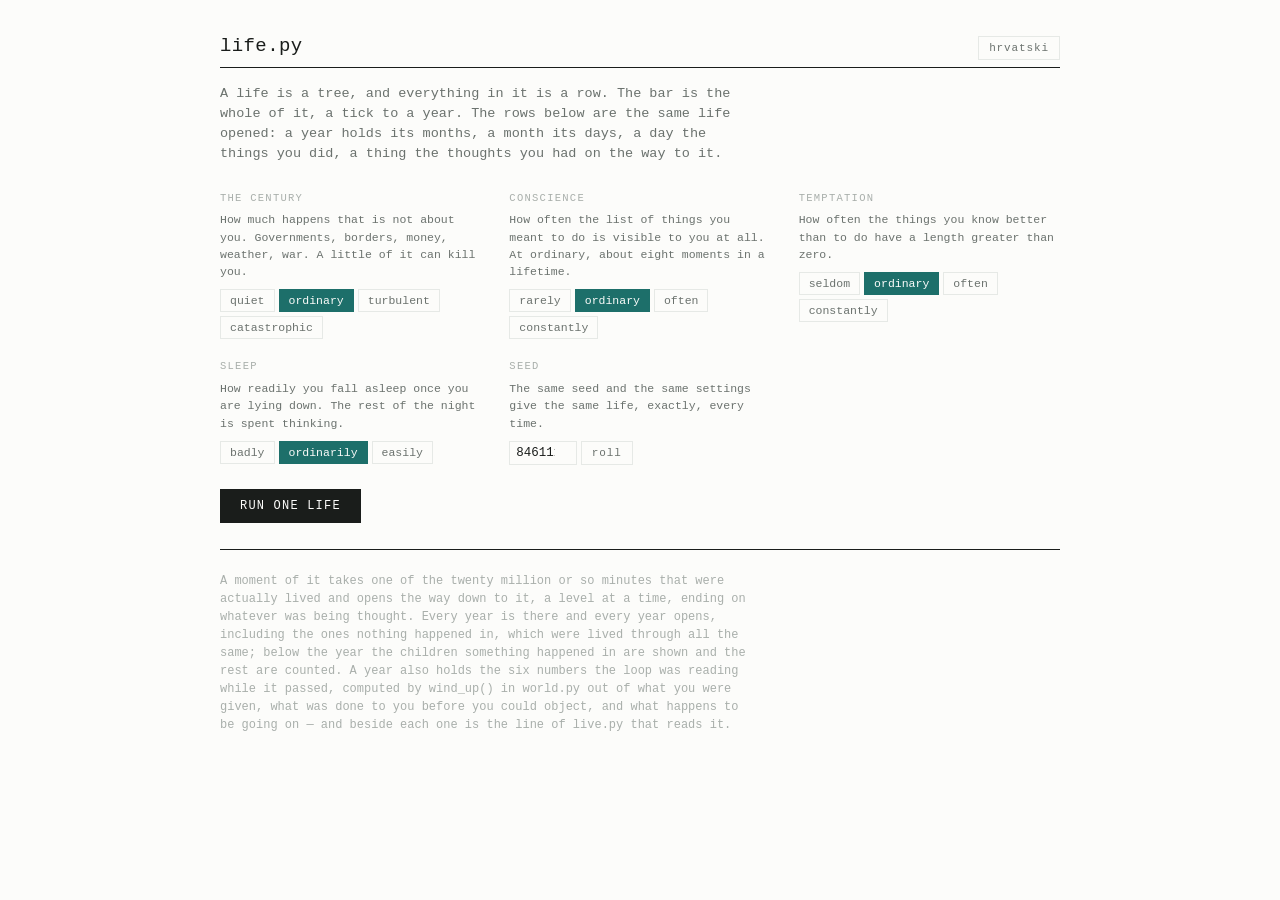
==== docs/index.html @ 0f77fbfa "a moment of it, the life as one bar, and the conditions out of the way The conditions were sitting a" ====
<!doctype html>
<html lang="en">
<head>
<meta charset="utf-8">
<meta name="viewport" content="width=device-width, initial-scale=1">
<title>life.py</title>
<style>:root {
  --paper: #FCFCFA;
  --ink:   #1A1D1B;
  --muted: #6B726E;
  --faint: #A9AFAB;
  --hair:  #E6E9E6;
  --rail:  #E0E5E1;
  --accent:#1D6F6A;
  --warm:  #9A6510;
  --loss:  #96454F;
  --mono: ui-monospace, SFMono-Regular, "SF Mono", Menlo, Consolas,
          "Liberation Mono", monospace;
}
@media (prefers-color-scheme: dark) {
  :root { --paper: #0F1213; --ink: #E4E8E5; --muted: #8E9793; --faint: #59615E;
          --hair: #1F2426; --rail: #272F31; --accent: #56B8AC; --warm: #D3A054;
          --loss: #D2757F; }
}
:root[data-theme="dark"] {
  --paper: #0F1213; --ink: #E4E8E5; --muted: #8E9793; --faint: #59615E;
  --hair: #1F2426; --rail: #272F31; --accent: #56B8AC; --warm: #D3A054;
  --loss: #D2757F;
}
:root[data-theme="light"] {
  --paper: #FCFCFA; --ink: #1A1D1B; --muted: #6B726E; --faint: #A9AFAB;
  --hair: #E6E9E6; --rail: #E0E5E1; --accent: #1D6F6A; --warm: #9A6510;
  --loss: #96454F;
}

* { box-sizing: border-box; }
[hidden] { display: none !important; }
body {
  margin: 0; background: var(--paper); color: var(--ink);
  font-family: var(--mono); font-size: 13.5px; line-height: 1.5;
  -webkit-font-smoothing: antialiased;
}
.wrap { max-width: 880px; margin: 0 auto; padding: 32px 20px 90px; }

header { display: flex; align-items: baseline; gap: 14px; flex-wrap: wrap;
         border-bottom: 1px solid var(--ink); padding-bottom: 6px; }
h1 { font-size: 19px; font-weight: 400; margin: 0; letter-spacing: .02em; }
.seedline { margin-left: auto; }
.lab { color: var(--faint); font-size: 10.5px; letter-spacing: .12em;
       text-transform: uppercase; }
.blurb { color: var(--muted); max-width: 66ch; margin: 16px 0 0; }
.foot { color: var(--faint); font-size: 12px; max-width: 74ch; margin: 22px 0 0; }

.controls { display: flex; align-items: center; gap: 16px; flex-wrap: wrap;
            margin: 0 0 26px; }
input { font-family: var(--mono); font-size: 12.5px; width: 9ch; background: transparent;
        color: var(--ink); border: 1px solid var(--hair); padding: 4px 6px; }
input:focus { border-color: var(--accent); outline: none; }

/* ---- the conditions, set before anything runs ---- */
.knobs { display: grid; grid-template-columns: repeat(auto-fit, minmax(210px, 1fr));
         gap: 20px 28px; margin: 26px 0 24px; align-items: start; }
.knob h3 { font: inherit; font-size: 10.5px; letter-spacing: .12em;
           text-transform: uppercase; color: var(--faint); margin: 0 0 5px; }
.knob .why { color: var(--muted); font-size: 11.5px; line-height: 1.5;
             margin: 0 0 9px; }
.seg { display: flex; flex-wrap: wrap; gap: 4px; align-items: center; }
.seg button { font-family: var(--mono); font-size: 11.5px; background: transparent;
              color: var(--muted); border: 1px solid var(--hair); padding: 4px 9px;
              cursor: pointer; }
.seg button:hover { color: var(--ink); border-color: var(--ink); }
.seg button[aria-pressed="true"] { color: var(--paper); background: var(--accent);
                                   border-color: var(--accent); }
.seg button[aria-pressed="true"]:hover { color: var(--paper); }
button.go { font-family: var(--mono); font-size: 12px; letter-spacing: .1em;
  text-transform: uppercase; background: var(--ink); color: var(--paper);
  border: 0; padding: 10px 20px; cursor: pointer; }
button.go:hover { background: var(--accent); }
button.go[disabled] { background: var(--faint); cursor: wait; }
button.ghost { font-family: var(--mono); font-size: 11px; letter-spacing: .08em;
  background: transparent; color: var(--muted); border: 1px solid var(--hair);
  padding: 5px 10px; cursor: pointer; }
button.ghost:hover { color: var(--ink); border-color: var(--ink); }
:focus-visible { outline: 2px solid var(--accent); outline-offset: 1px; }

/* ---- the whole life, as one row of years ----
   The page's premise is that everything is a row. This row is the life. */
.bar { display: flex; gap: 1px; margin: 0 0 18px; height: 34px; align-items: stretch; }
.bar button {
  flex: 1 1 0; min-width: 0; border: 0; padding: 0; cursor: pointer;
  background: var(--hair); position: relative;
}
.bar button:hover { outline: 1px solid var(--ink); outline-offset: -1px; }
.bar button.ev    { background: color-mix(in srgb, var(--ink) 55%, var(--paper)); }
.bar button.world { background: var(--warm); }
.bar button.loss  { background: var(--loss); }
.bar button.kept  { background: var(--accent); }
.bar button.dead  { background: var(--ink); }
.bar button.open  { outline: 1px solid var(--accent); outline-offset: -1px; }

/* ---- one row, at every scale ----
   Every row is indented by its depth, and behind it runs one hairline rail
   per level above it, so where a thing sits is legible without counting. */
/* a fixed step, so the rails stay aligned when the type steps down */
.tree { --step: 31px; border-top: 1px solid var(--ink); }
.node {
  display: grid;
  grid-template-columns: 1.1em 5.6em 1fr auto;
  gap: 0 10px;
  align-items: baseline;
  width: 100%;
  font: inherit;
  text-align: left;
  border: 0;
  padding: 4px 4px 4px calc(var(--d) * var(--step) + 6px);
  cursor: pointer;
  color: inherit;
  background-color: transparent;
  background-image: repeating-linear-gradient(to right,
      var(--rail) 0 1px, transparent 1px var(--step));
  background-size: calc(var(--d) * var(--step)) 100%;
  background-repeat: no-repeat;
  background-position: 0.5em 0;
}
.node:hover { background-color: color-mix(in srgb, var(--accent) 8%, transparent); }
.node.leaf { cursor: default; }
.node.leaf:hover { background-color: transparent; }
/* an open row is the ground its children stand on, so it is given some */
.node.open { background-color: color-mix(in srgb, var(--accent) 5%, transparent); }
.node.open:hover { background-color: color-mix(in srgb, var(--accent) 11%, transparent); }
.node > .mark { color: var(--faint); }
.node.open > .mark { color: var(--accent); }
.node > .when { color: var(--muted); font-variant-numeric: tabular-nums;
                white-space: nowrap; text-align: right; overflow: hidden; }
.node > .what { overflow: hidden; text-overflow: ellipsis; white-space: nowrap;
                min-width: 0; }
.node > .tail { color: var(--faint); font-size: 11.5px; white-space: nowrap;
                font-variant-numeric: tabular-nums; }

/* the hairline between rows belongs to the top two levels; deeper down the
   rails carry the structure and a rule every row would only be noise */
.node.d0, .node.d1 { border-bottom: 1px solid var(--hair); }
.node.d0 { border-bottom-color: var(--faint); }

/* the way down to one minute of it, while the way is being opened */
.node.here { background-color: color-mix(in srgb, var(--accent) 14%, transparent); }
.node.here > .what { color: var(--ink); }
.node.here.thought > .what { color: var(--accent); font-style: italic; }

/* each level is a little quieter than the one it hangs from */
.node.d2 { font-size: 13px; }
.node.d3 { font-size: 12.6px; }
.node.d4 { font-size: 12.3px; }
.node.d5, .node.d6, .node.d7 { font-size: 12px; }

.node.ev > .what { color: var(--ink); }
.node.ev.world > .what { color: var(--warm); }
.node.ev.loss > .what { color: var(--loss); }
.node.ev.kept > .what { color: var(--accent); }
.node.quiet > .what { color: var(--muted); }
.node.thought > .what { color: var(--muted); font-style: italic; }
.node.more > .what { color: var(--faint); }
.node.dead > .what { color: var(--faint); }
.node.head { border-bottom-color: var(--ink); padding-top: 10px; padding-bottom: 6px; }
.node.head > .what { font-size: 15px; letter-spacing: .02em; }
.node.head > .mark { color: var(--ink); }

@media (prefers-reduced-motion: reduce) { * { transition: none !important; } }
@media (max-width: 620px) {
  body { font-size: 12.5px; }
  .wrap { padding: 20px 12px 60px; }
  .tree { --step: 19px; }
  .node { grid-template-columns: 1em 4.4em 1fr; }
  .node > .tail { grid-column: 2 / -1; font-size: 10.5px;
                  white-space: normal; min-width: 0; }
  .seedline { margin-left: 0; }
}
</style>
</head>
<body>


<div class="wrap">
  <header>
    <h1>life.py</h1>
    <span class="seedline lab" id="seedout"></span>
    <button class="ghost" id="lang" type="button">hrvatski</button>
  </header>

  <p class="blurb" id="blurb"></p>

  <div class="knobs" id="knobs" hidden></div>

  <div class="controls">
    <button class="go" id="run" type="button"></button>
    <button class="ghost" id="moment" type="button" hidden></button>
  </div>

  <div class="bar" id="bar" hidden></div>
  <div class="tree" id="tree"></div>

  <p class="foot" id="hint"></p>
</div>

<script>// Only the commentary is translated. Everything the program says — the names
// in it, and the values it produces — stays in the language it was written
// in, which is Python.

const UI = {
  en: {
    lang: "hrvatski",
    blurb: "A life is a tree, and everything in it is a row. The bar is the whole " +
      "of it, a tick to a year. The rows below are the same life opened: a year " +
      "holds its months, a month its days, a day the things you did, a thing the " +
      "thoughts you had on the way to it.",
    run: "run one life", again: "change the conditions", running: "living it…",
    moment: "a moment of it",
    seed: "seed", roll: "roll",
    hint: "A moment of it takes one of the twenty million or so minutes that were " +
      "actually lived and opens the way down to it, a level at a time, ending on " +
      "whatever was being thought. Every year is there and every year opens, " +
      "including the ones nothing happened in, which were lived through all the " +
      "same; below the year the children something happened in are shown and the " +
      "rest are counted. A year also holds the six numbers the loop was reading " +
      "while it passed, computed by wind_up() in world.py out of what you were " +
      "given, what was done to you before you could object, and what happens to be " +
      "going on — and beside each one is the line of live.py that reads it.",

    century: "the century",
    centuryWhy: "How much happens that is not about you. Governments, borders, money, " +
      "weather, war. A little of it can kill you.",
    centurySet: ["quiet", "ordinary", "turbulent", "catastrophic"],
    conscience: "conscience",
    conscienceWhy: "How often the list of things you meant to do is visible to you at " +
      "all. At ordinary, about eight moments in a lifetime.",
    conscienceSet: ["rarely", "ordinary", "often", "constantly"],
    temptation: "temptation",
    temptationWhy: "How often the things you know better than to do have a length " +
      "greater than zero.",
    temptationSet: ["seldom", "ordinary", "often", "constantly"],
    sleep: "sleep",
    sleepWhy: "How readily you fall asleep once you are lying down. The rest of the " +
      "night is spent thinking.",
    sleepSet: ["badly", "ordinarily", "easily"],
    seedWhy: "The same seed and the same settings give the same life, exactly, every time.",

    aLife: "a life", years: "years", account: "what it came to",
    more: "… % more", mostly: "mostly",
    theDials: "what the loop was reading", base: "base", readBy: "read at",
    asFar: "as far as it is allowed to go",
    stillAwake: "still awake", asleep: "asleep", attempts: "% attempts",

    less: "less", moreOf: "more", tookUp: "took up", noMore: "no more",
    thinkingOf: "mostly about",
    carried: "what it was living on, at the end",
    healthLeft: "of the health it started with", moneyLeft: "of what there is to have",
    yearsInJob: "years in the same job", worked: "worked", noJob: "not working",
    elsewhere: "of waking minutes with the mind somewhere else",
    measuredAt: "measured at 46.9% — Killingsworth & Gilbert, Science 2010",
    ptAhead: "pointing ahead", ptBehind: "pointing behind",
    ptNow: "on the moment", ptAlways: "on nothing in particular",
    tonePlus: "pleasant", toneZero: "neutral", toneMinus: "unpleasant",
    whoAbout: "who and what it was all about",
    goneAt: "gone at", notSpeaking: "not speaking", achesFrom: "from then on",

    inOrder: "the bases, in that order",
    died: "died at", inTheYearOf: "in the year of",
    mornings: "mornings", thingsDone: "things done", thoughts: "thoughts",
    different: "different things to think", mostlyThat: "mostly",
    knewBetter: "things it knew better than to do",
    gotRoundTo: "things it got round to", nightsAwake: "nights still awake at three",
    questions: "questions left open at school",
    meaningTo: "still meaning to", nothingLeft: "nothing left on the list",
    leftTheList: "\"call your mother\" left the list, and could not be added again",
    outside: "meanwhile, outside",
  },
  hr: {
    lang: "english",
    blurb: "Život je stablo, a sve je u njemu redak. Traka je cijeli život, crtica " +
      "po godini. Redci ispod isti su taj život, otvoren: godina drži svoje mjesece, " +
      "mjesec dane, dan ono što si radio, radnja misli koje su joj prethodile.",
    run: "pokreni jedan život", again: "promijeni uvjete", running: "živi se…",
    moment: "jedan njegov trenutak",
    seed: "sjeme", roll: "baci",
    hint: "Jedan njegov trenutak uzima jednu od dvadesetak milijuna stvarno " +
      "proživljenih minuta i otvara put do nje, razinu po razinu, sve do onoga što " +
      "se u njoj mislilo. Svaka je godina tu i svaka se otvara, i one u kojima se " +
      "ništa nije dogodilo; ispod godine prikazuje se ono u čemu se nešto dogodilo, " +
      "ostalo se prebroji. Godina drži i šest brojeva koje je petlja čitala, a " +
      "računa ih wind_up() u world.py iz onoga što si dobio, onoga što ti je " +
      "učinjeno prije nego si mogao prigovoriti, i onoga što se u tom trenutku " +
      "događa — uz svaki piše redak iz live.py koji ga čita.",

    century: "stoljeće",
    centuryWhy: "Koliko se toga događa što nije o tebi. Vlade, granice, novac, vrijeme, " +
      "rat. Ponešto od toga te može ubiti.",
    centurySet: ["tiho", "obično", "burno", "katastrofalno"],
    conscience: "savjest",
    conscienceWhy: "Koliko ti je često popis onoga što si namjeravao uopće vidljiv. Na " +
      "obično, otprilike osam trenutaka u životu.",
    conscienceSet: ["rijetko", "obično", "često", "stalno"],
    temptation: "napast",
    temptationWhy: "Koliko često stvari za koje znaš da ih ne bi trebao imaju duljinu " +
      "veću od nule.",
    temptationSet: ["rijetko", "obično", "često", "stalno"],
    sleep: "san",
    sleepWhy: "Koliko lako zaspiš kad već ležiš. Ostatak noći potrošen je na misli.",
    sleepSet: ["loše", "obično", "lako"],
    seedWhy: "Isto sjeme i iste postavke daju točno isti život, svaki put.",

    aLife: "jedan život", years: "godina", account: "što je od toga ostalo",
    more: "… još %", mostly: "uglavnom",
    theDials: "što je petlja čitala", base: "temelj", readBy: "čita se u",
    asFar: "dalje ne smije",
    stillAwake: "još budan", asleep: "usnuo", attempts: "% pokušaja",

    less: "manje", moreOf: "više", tookUp: "prihvatio se —", noMore: "više ne —",
    thinkingOf: "uglavnom o —",
    carried: "od čega je živio, na kraju",
    healthLeft: "zdravlja s kojim je počeo", moneyLeft: "od onoga što se može imati",
    yearsInJob: "godina na istom poslu", worked: "radio", noJob: "ne radi",
    elsewhere: "budnih minuta s mislima negdje drugdje",
    measuredAt: "izmjereno 46,9% — Killingsworth i Gilbert, Science 2010.",
    ptAhead: "usmjereno naprijed", ptBehind: "usmjereno unatrag",
    ptNow: "na ovaj trenutak", ptAlways: "ni na što određeno",
    tonePlus: "ugodno", toneZero: "neutralno", toneMinus: "neugodno",
    whoAbout: "o kome se i o čemu radilo",
    goneAt: "otišao u", notSpeaking: "ne razgovarate", achesFrom: "otad nadalje",

    inOrder: "baze, tim redom",
    died: "umro u", inTheYearOf: "u godini u kojoj je bilo:",
    mornings: "jutara", thingsDone: "obavljenih stvari", thoughts: "misli",
    different: "različitih stvari za misliti", mostlyThat: "uglavnom",
    knewBetter: "stvari za koje je znao da ih ne treba raditi",
    gotRoundTo: "stvari kojih se dohvatio", nightsAwake: "noći budan u tri",
    questions: "pitanja ostalih bez odgovora",
    meaningTo: "još uvijek namjerava", nothingLeft: "na popisu nije ostalo ništa",
    leftTheList: "\"call your mother\" otišlo je s popisa i više se nije moglo vratiti",
    outside: "u međuvremenu, vani",
  },
};
</script>
<script>// A life, ported from the Python in this repository.
// live.py's loops are reproduced faithfully: checking a condition costs a
// minute, which is what makes them terminate.

const MIN_DAY = 1440, DAYS_YEAR = 365;

// the lines of live.py that are instrumented; one of these with no count
// never ran, which is worth seeing
const TRACED = [5, 6, 7, 8, 10, 11, 14, 15, 16, 17, 18, 20, 21, 22, 23, 24, 25, 26,
                29, 30, 31, 32, 33, 35, 38, 39, 41, 42, 43, 44, 46, 47, 48, 49,
                51, 52, 53, 54, 56, 57, 59];

function mulberry32(a) {
  return function () {
    a |= 0; a = a + 0x6D2B79F5 | 0;
    let t = Math.imul(a ^ a >>> 15, 1 | a);
    t = t + Math.imul(t ^ t >>> 7, 61 | t) ^ t;
    return ((t ^ t >>> 14) >>> 0) / 4294967296;
  };
}

// A day is not a bag you empty; it is a length of time, and things belong to
// parts of it. Anything not named here can happen whenever.
const BANDS = {
  dawn:      (t) => t >= 300 && t < 540,
  morning:   (t) => t >= 360 && t < 720,
  workday:   (t) => t >= 480 && t < 1080,
  day:       (t) => t >= 540 && t < 1140,
  afternoon: (t) => t >= 720 && t < 1140,
  evening:   (t) => t >= 1020 || t < 120,
  any:       () => true,
};

const WHEN = {
  "working": "workday", "working, still": "workday", "going to work": "workday",
  "going back to it": "workday", "answering messages": "workday",
  "answering the message": "workday", "paying the bill": "workday",
  "looking for work": "workday", "how to look busy": "workday",
  "applying": "workday", "waiting for an answer": "workday",
  "going to school": "morning", "handing it in": "morning",
  "explaining yourself": "morning", "doing the homework": "afternoon",
  "studying the night before": "evening", "lying about homework": "morning",
  "watching cartoons": "morning", "playing until it is dark": "afternoon",
  "riding a bike": "afternoon", "collecting stones": "afternoon",
  "running": "afternoon", "being outside again": "afternoon",
  "opening the windows": "morning", "waiting for it to get light": "dawn",
  "keeping warm": "evening", "staying in": "day",
  "watching it get dark early": "evening", "sitting in the shade": "afternoon",
  "going to the water": "day", "lying awake in the heat": "evening",
  "being at the sea": "day", "doing nothing, on purpose": "day",
  "reading half a book": "afternoon", "eating outside": "evening",
  "staying up too late": "evening", "slamming a door": "evening",
  "looking in the mirror": "morning", "saying nothing at dinner": "evening",
  "arguing": "evening", "listening to the same song": "evening",
  "drinking too much": "evening", "going somewhere cheap": "day",
  "moving out": "day", "calling home, briefly": "evening",
  "driving somewhere": "day", "carrying something heavy": "day",
  "being needed": "evening", "seeing fewer friends": "evening",
  "sleeping badly": "evening", "cancelling": "workday",
  "worrying about money": "evening", "fixing the same thing again": "afternoon",
  "getting it repaired": "workday", "taking the bins out": "evening",
  "looking after someone": "day", "going to funerals": "morning",
  "walking for the sake of it": "afternoon",
  "reading the news too closely": "morning",
  "having the same argument": "evening", "putting something aside": "afternoon",
  "standing in the doorway of a room": "evening",
  "walking slowly": "afternoon", "reading the same page twice": "afternoon",
  "watering the plants": "morning", "watching the news": "evening",
  "waiting for the phone": "day", "telling the story again": "evening",
  "sitting in the sun": "afternoon", "going to the doctor": "morning",
  "going to the check-up": "morning", "taking the pills": "morning",
  "being visited": "afternoon", "sleeping in the afternoon": "afternoon",
  "not recognising the street": "day", "looking at photographs": "evening",
  "waiting": "day", "sitting": "afternoon",
  "carrying someone who is asleep": "evening",
  "reading the same book aloud": "evening",
  "worrying about someone else": "evening",
  "renewing the documents": "workday", "getting it looked at": "morning",
  "carrying things upstairs": "day", "queueing": "morning",
};

// what a Saturday is for, which is not what a Tuesday is for
const WEEKEND = [["having a lie-in", 55, "morning"], ["the long walk", 120, "day"],
  ["seeing people", 150, "afternoon"], ["the shopping", 90, "morning"],
  ["mending something", 70, "afternoon"], ["cooking properly", 110, "evening"]];

// two numbers a life carries rather than has
const AILMENTS = [
  ["something is found", 3, 0.055,
   [["going to the hospital", 180, "morning"], ["waiting for the result", 60, "day"],
    ["taking the pills", 45, "morning"]],
   "the result comes back, and it is nothing"],
  ["the operation", 1, 0.050,
   [["lying still", 240, "any"], ["being visited", 90, "afternoon"],
    ["learning to walk about again", 60, "day"]],
   "back on your feet, more or less"],
  ["the bad winter", 2, 0.018,
   [["staying in", 200, "day"], ["coughing", 30, "any"]],
   "the cough finally goes"],
  ["the back goes", 4, 0.0,
   [["lying on the floor", 90, "any"], ["not lifting anything", 40, "day"]],
   "the back is no worse, which is what there is"],
  ["the nerves", 5, 0.0,
   [["not answering the phone", 40, "day"], ["sitting very still", 120, "evening"]],
   "it lifts, without anybody saying why"],
];
const COSTS = { money: -0.22, war: -0.16, plague: -0.06, nature: -0.12,
                politics: -0.04, progress: 0.06 };
const POOR = [["counting it again", 30, "evening"], ["going without", 40, "any"],
  ["the cheaper shop", 45, "morning"], ["asking for more hours", 25, "workday"]];
const COMFORTABLE = [["having it done properly", 90, "workday"],
  ["going away for a few days", 300, "day"], ["giving some of it away", 30, "any"]];
const POORLY = [["resting", 120, "afternoon"], ["taking it slowly", 60, "any"],
  ["going to the doctor", 110, "morning"]];
const HARD_WORK = new Set(["carrying something heavy", "carrying things upstairs",
  "the long walk", "riding a bike", "running", "going to the water"]);
const TRADES = ["at the works", "in the office", "on the buses", "in the shop",
  "at the school", "on the site", "in the kitchens", "on the road"];
// two of them want the certificate to have meant something. Twelve years of
// study and it had no consequence at all, which was the joke going too far.
const SCHOOLED = new Set(["in the office", "at the school"]);

// a life with somebody in it is not one event and then silence
const SPELLS = [
  ["a bad year, with %s", 2,
   [["sleeping in the other room", 400, "evening"], ["not saying it", 40, "evening"],
    ["having the same argument", 45, "evening"]],
   "it comes right, or stops being said"],
  ["%s is ill", 2,
   [["the hospital run", 90, "morning"], ["looking after someone", 130, "day"],
    ["waiting for the result", 60, "day"]],
   "the worst of it is over"],
  ["a week away, with %s", 1,
   [["being at the sea", 320, "day"], ["eating outside", 95, "evening"],
    ["doing nothing, on purpose", 190, "day"]],
   "back, and the post on the mat"],
  ["a long time, with %s", 1,
   [["looking at photographs", 45, "evening"],
    ["telling the story again", 35, "evening"]], null],
];

// when a life of this age goes to bed, and when it gets up
const BEDTIME = { infant: 1140, child: 1230, teenager: 1410, young: 1380,
                  middle: 1350, later: 1350, old: 1320, late: 1260 };
const WAKING = { infant: 390, child: 420, teenager: 420, young: 420,
                 middle: 405, later: 405, old: 390, late: 420 };
const aWeekend = (day) => day % 7 === 5 || day % 7 === 6;

const CAN_DO = {
  infant: [["sleeping",120],["being carried",40],["crying",20],["staring at the lamp",30],
           ["eating",35],["putting it in your mouth",25],["laughing at nothing",20],
           ["being put down again",30]],
  child: [["running",60],["asking why",30],["drawing a house",45],["breaking something",20],
          ["watching cartoons",90],["riding a bike",75],["collecting stones",50],
          ["lying about homework",15],["playing until it is dark",150],["being bored",80]],
  teenager: [["staying up too late",180],["arguing",40],["listening to the same song",60],
             ["being embarrassed",30],["studying the night before",200],["slamming a door",5],
             ["looking in the mirror",25],["loving someone who does not know",90],
             ["saying nothing at dinner",45]],
  young: [["working",430],["moving out",120],["falling in love",90],["going somewhere cheap",240],
          ["drinking too much",200],["starting something",120],["quitting something",30],
          ["applying",60],["waiting for an answer",45],["calling home, briefly",12]],
  middle: [["working",450],["fixing the same thing again",70],["worrying about money",40],
           ["driving somewhere",65],["answering messages",55],["carrying something heavy",30],
           ["cancelling",10],["being needed",120],["seeing fewer friends",90],["sleeping badly",60]],
  later: [["working, still",430],["looking after someone",130],["going to funerals",180],
          ["fixing the same thing again",70],["walking for the sake of it",55],
          ["reading the news too closely",60],["having the same argument",35],
          ["sleeping badly",60],["putting something aside",20],
          ["standing in the doorway of a room",15]],
  old: [["walking slowly",60],["reading the same page twice",50],["watering the plants",25],
        ["watching the news",90],["waiting for the phone",120],["telling the story again",35],
        ["sitting in the sun",80],["going to the doctor",110]],
  late: [["sitting",130],["being visited",90],["waiting",150],["sleeping in the afternoon",95],
         ["telling the story again",35],["not recognising the street",40],
         ["looking at photographs",45],["going to the doctor",110]],
};

const MUST_DO = {
  infant: ["being fed"],
  child: ["going to school","doing the homework"],
  teenager: ["going to school","handing it in","explaining yourself"],
  young: ["going to work","paying the bill","answering the message","renewing the documents"],
  middle: ["going to work","paying the bill","taking the bins out","answering the message",
           "getting it repaired"],
  later: ["going to work","paying the bill","taking the pills","answering the message",
          "getting it repaired"],
  old: ["taking the pills","going to the check-up","paying the bill"],
  late: ["taking the pills","going to the check-up"],
};

const NEVER_DO = ["checking the phone at three in the morning","saying it out loud","comparing",
  "keeping score","reading the comments","replying immediately","looking back too long",
  "having one more","bringing it up again"];

const SHOULD_DO = ["call your mother","sleep more","get it looked at",
  "learn the other language properly","write it down","forgive him","throw out the boxes",
  "say it while there is time","go outside","read the book you bought","fix the tap",
  "apologise properly","find out what happened to Marko","stand up straight"];

const THOUGHTS = {
  infant: [["the ceiling","home"],["that face again","love"],["hunger","body"],["warm","body"],
           ["the sound of the door","home"],["being put down","home"]],
  child: [["what is under the bed","fear"],["why the sky","time"],["Saturday","time"],
          ["the smell of the hallway","home"],["whether they saw","shame"],
          ["what they said about you","shame"],["being allowed to stay out","time"]],
  teenager: [["what you said in the corridor","shame"],["whether they meant it","love"],
             ["the same song","love"],["getting out of here","time"],["your own face","body"],
             ["nothing, loudly","time"]],
  young: [["the rent","money"],["they said 'sure', not 'yes'","love"],
          ["whether this is the job","work"],["it is August already","time"],
          ["what you said in 2009","shame"],["calling home","home"],
          ["the noise the knee makes","body"]],
  middle: [["the bill due on the eleventh","money"],["that meeting could have been an email","work"],
           ["the noise the knee makes","body"],["everyone in this photograph is older now","death"],
           ["it is August already","time"],["what you said in 2009","shame"],
           ["whether they are all right","love"],["the smell of the hallway","home"]],
  later: [["who is left","death"],["the noise the knee makes","body"],
          ["the bill due on the eleventh","money"],["whether they are all right","love"],
          ["what it used to cost","money"],["it is August already","time"],
          ["what you said in 2009","shame"]],
  old: [["everyone in this photograph is older now","death"],["the smell of the hallway","home"],
        ["whether they will call","love"],["the stairs","body"],["Saturday","time"],
        ["what you said in 2009","shame"]],
  late: [["who is left","death"],["the smell of the hallway","home"],
         ["whether they will call","love"],["the stairs","body"],
         ["being the last one collected","shame"]],
};

const DEEP = [["the stairs in the dark","fear",0],["being the last one collected","shame",0],
  ["water, further out than you thought","fear",0],
  ["a door you cannot find in a house you know","home",16],
  ["your own name, said wrong","shame",16],["the light in a hospital corridor","death",27]];

const SEASON = {
  winter: [["keeping warm",90],["waiting for it to get light",40],["staying in",120]],
  spring: [["opening the windows",25],["being outside again",80]],
  summer: [["sitting in the shade",90],["going to the water",240],["lying awake in the heat",60]],
  autumn: [["going back to it",60],["watching it get dark early",40]],
};
const HOLIDAY = [["being at the sea",320],["doing nothing, on purpose",190],
                 ["reading half a book",110],["eating outside",95]];
const WORK = new Set(["working","working, still","answering messages","how to look busy",
  "looking for work","driving somewhere","going back to it"]);
const SCHOOL = new Set(["going to school","doing the homework","handing it in"]);
const TERM_ONLY = new Set(["lying about homework","studying the night before"]);
// what a regret is actually about, so that the subconscious is not all shame
const REGRET = {"checking the phone at three in the morning":"time","saying it out loud":"shame",
  "comparing":"shame","keeping score":"love","reading the comments":"shame",
  "replying immediately":"work","looking back too long":"time","having one more":"body",
  "bringing it up again":"love"};

// Every dial the machinery turns on, and what leans on it. Mirrors the
// tables in world.py: a trait is an entry here, and the entry is read by
// the loop.
const DIALS = { sleep: 0.05, restless: 1.0, conscience: 1 / 26000,
                temptation: 1 / 12, persistence: 0.96, frailty: 1.0 };

const FROM_GENES = {
  "worry":            { sleep: ["+", -0.018], restless: ["x", 1.35], temptation: ["x", 1.20] },
  "fear_of_the_dark": { sleep: ["+", -0.010], restless: ["x", 1.15] },
  "patience":         { sleep: ["+", 0.012], restless: ["x", 0.80], temptation: ["x", 0.75] },
  "stubbornness":     { persistence: ["+", 0.02], frailty: ["x", 0.90], conscience: ["x", 0.80] },
  "hope":             { conscience: ["x", 1.60], frailty: ["x", 0.85] },
  "silence":          { temptation: ["x", 0.80], restless: ["x", 1.10] },
  "posture":          { frailty: ["x", 1.15] },
  "a way with people": { conscience: ["x", 1.25] },
};
const FROM_UPBRINGING = { temptation: ["x", 1.15], restless: ["x", 1.10] };
const FROM_HISTORY = {
  war:      { sleep: ["+", -0.015], restless: ["x", 1.30], temptation: ["x", 1.20] },
  plague:   { restless: ["x", 1.20], conscience: ["x", 1.40] },
  money:    { restless: ["x", 1.20], temptation: ["x", 1.15] },
  nature:   { sleep: ["+", -0.010], restless: ["x", 1.15] },
  politics: { restless: ["x", 1.10] },
  progress: { conscience: ["x", 1.10] },
};

const SEASONS = ["winter","winter","spring","spring","spring","summer",
                 "summer","summer","autumn","autumn","autumn","winter"];
const MONTHS = ["jan","feb","mar","apr","may","jun","jul","aug","sep","oct","nov","dec"];

const BASE = {"moving out":0.18,"falling in love":0.25,"quitting something":0.3,
  "starting something":0.45,"going somewhere cheap":0.4,"going to funerals":0.35,
  "breaking something":0.6,"slamming a door":0.7,"not recognising the street":0.4,
  "looking for work":0.6,"going to look at it":0.25,"boarding up the windows":0.5,
  "sleeping in the car":0.5,"carrying things upstairs":0.5,"drying it out":0.4,
  "leaving for a while":0.25,"going to the doctor":0.7,"working":2.0,"working, still":2.0,
  "sleeping":1.6,"eating":1.6,"watching the news":1.3,"sitting":1.5,"waiting":1.3,
  "queueing":1.2,"staying indoors":1.4};

const WORLD = [
  {t:"the government falls",kind:"politics",years:1,w:10,rep:1,
   does:[["listening for news",40],["queueing",60]],
   thinks:[["whether it makes any difference","politics"]]},
  {t:"a new government, much like the last",kind:"politics",years:2,w:9,rep:1,
   does:[["listening for news",30]],thinks:[["whether it makes any difference","politics"]]},
  {t:"the currency is reformed",kind:"money",years:2,w:6,
   does:[["counting it again",30],["queueing",90]],thinks:[["what it used to cost","money"]]},
  {t:"prices double, and then double",kind:"money",years:3,w:7,rep:1,
   does:[["going without",45],["counting it again",25]],thinks:[["what it used to cost","money"]]},
  {t:"the factory closes",kind:"money",years:4,w:6,
   does:[["looking for work",180],["waiting for an answer",60]],
   thinks:[["whether this is the job","work"]],costs:"find out what happened to Marko"},
  {t:"the border closes",kind:"politics",years:6,w:4,does:[["staying put",30]],
   thinks:[["getting out of here","time"]]},
  {t:"the border opens",kind:"politics",years:1,w:4,does:[["going to look at it",240]],
   thinks:[["getting out of here","time"]]},
  {t:"war, somewhere else",kind:"war",years:3,w:7,rep:1,
   does:[["watching the news",90],["sending what you can",20]],
   thinks:[["everyone in this photograph is older now","death"]]},
  {t:"war, here",kind:"war",years:4,w:4,risk:0.07,
   does:[["queueing",120],["listening for the all-clear",60],["boarding up the windows",45]],
   thinks:[["the light in a hospital corridor","death"],["whether they are all right","love"]],
   costs:"find out what happened to Marko"},
  {t:"the river takes the lower streets",kind:"nature",years:1,w:5,risk:0.02,
   does:[["carrying things upstairs",90],["drying it out",120]],
   thinks:[["water, further out than you thought","fear"]]},
  {t:"an earthquake, in the night",kind:"nature",years:1,w:4,risk:0.035,
   does:[["sleeping in the car",300],["queueing",60]],
   thinks:[["the stairs in the dark","fear"]],costs:"get it looked at"},
  {t:"the summer that would not end",kind:"nature",years:1,w:6,risk:0.018,rep:1,
   does:[["sitting in the dark with the shutters closed",140]],
   thinks:[["it is August already","time"]]},
  {t:"a winter with no coal",kind:"nature",years:1,w:5,risk:0.025,rep:1,
   does:[["keeping one room warm",150]],thinks:[["the smell of the hallway","home"]]},
  {t:"everyone stays indoors for a year",kind:"plague",years:2,w:4,risk:0.03,
   does:[["staying indoors",300],["waiting for the phone",60]],
   thinks:[["whether they are all right","love"]]},
  {t:"a bridge is built",kind:"progress",years:1,w:5,rep:1,does:[["going the new way",40]]},
  {t:"the mill is turned into flats",kind:"progress",years:1,w:5,
   thinks:[["what it used to be","home"]]},
  {t:"the trams stop running",kind:"progress",years:2,w:4,does:[["walking it instead",70]]},
];

const SMALL_THINGS = ["being laughed at by the whole table","the door closing",
  "not being believed","coming last, in front of everyone","the word he used",
  "a promise about Saturday","the silence after the question","being told you were fine"];

const SUBJECTS = {
  arithmetic:3, geography:3, history:3, biology:3,
  "the other language":2, chemistry:2, physics:2, literature:2,
};
// What survives school divides in two, and the model kept confusing them.
// Some of it is a thing you go on doing; the rest is a thing you go on
// knowing, and knowing long division is not an afternoon's activity.
const CAN_STILL_DO = new Set(["how to look busy", "how to sit through things"]);
const WORTH_KEEPING = ["long division","the other language, badly","how to look busy",
  "the word for window","how to sit through things"];


// ---- memory.py: who and what the thinking is about ----------------------
// The mind was a list of fifty things, and a list of fifty things comes
// round in a fortnight. What a person thinks about is a small number of
// shapes and a very large number of particulars, and the particulars come
// out of the life being lived.

const M_STAGES = ["infant", "child", "teenager", "young", "middle", "later",
                  "old", "late"];
const BEHIND = "behind", NOW = "now", AHEAD = "ahead", ALWAYS = "always";

const ONES = ["zero","one","two","three","four","five","six","seven","eight",
  "nine","ten","eleven","twelve","thirteen","fourteen","fifteen","sixteen",
  "seventeen","eighteen","nineteen"];
const TENS = ["","","twenty","thirty","forty","fifty","sixty","seventy",
  "eighty","ninety"];
function spell(n) {
  if (n < 20) return ONES[n];
  return TENS[Math.floor(n / 10)] + (n % 10 ? "-" + ONES[n % 10] : "");
}

// each shape is [words, theme, earliest stage, where it points, how it feels]
const PERSON = [
  ["whether %s is all right", "love", 2, NOW, 0],
  ["what %s would say about this", "shame", 2, AHEAD, 0],
  ["%s, and the thing you did not say", "love", 3, BEHIND, -1],
  ["ringing %s, at some point", "love", 3, AHEAD, 0],
  ["whether %s ever thinks about it too", "love", 2, NOW, 0],
  ["the way %s says your name", "love", 1, ALWAYS, 1],
  ["what you owe %s, which is not money", "money", 4, AHEAD, -1],
  ["%s was right, and knew it", "shame", 4, BEHIND, -1],
  ["whether %s will call", "love", 5, AHEAD, 0],
  ["being no use to %s", "shame", 4, NOW, -1],
  ["something %s said that turned out to be true", "love", 4, BEHIND, 1],
  ["a day out with %s, when it is warmer", "love", 3, AHEAD, 1],
];
const GONE = [
  ["what you never asked %s", "death", 0, BEHIND, -1],
  ["%s, in the doorway", "death", 0, BEHIND, 0],
  ["the last thing %s said, or what you have made of it", "death", 0, BEHIND, 0],
  ["whether %s would know you now", "death", 0, NOW, 0],
  ["the year %s was still on the phone", "death", 0, BEHIND, 1],
];
const ESTRANGED = [
  ["whether %s would answer", "shame", 0, AHEAD, 0],
  ["who stopped first, you or %s", "shame", 0, BEHIND, -1],
  ["what it would take, with %s", "shame", 0, AHEAD, 0],
];
const THING = [
  ["%s, still", "money", 2, NOW, -1],
  ["getting to %s at the weekend", "time", 2, AHEAD, 0],
  ["%s, and how long it has been like that", "shame", 3, BEHIND, -1],
  ["what %s would cost now", "money", 4, AHEAD, -1],
  ["the afternoon you finally deal with %s", "time", 3, AHEAD, 1],
];
const PLACE = [
  ["the smell of %s", "home", 1, ALWAYS, 1],
  ["%s, in the dark", "fear", 1, ALWAYS, -1],
  ["whether %s is still there", "home", 4, NOW, 0],
  ["standing %@, doing nothing", "home", 3, ALWAYS, 1],
  ["something that happened %@, once", "home", 4, BEHIND, 0],
  ["going back to %s, one of these years", "home", 4, AHEAD, 1],
];
const ACHE = [
  ["the noise %s makes", "body", 0, NOW, -1],
  ["%s, in the morning", "body", 0, NOW, -1],
  ["whether %s is getting worse", "body", 0, AHEAD, -1],
];
const YEAR = [
  ["what you said at %s", "shame", 3, BEHIND, -1],
  ["the summer you were %s", "time", 3, BEHIND, 1],
  ["how sure you were at %s", "shame", 4, BEHIND, 0],
  ["being %s again, for an hour", "time", 5, BEHIND, 1],
];

// what school left you that is not a pastime: you know it, and it sits there
const KNOWN = [
  ["whether you could still do %s", "time", 3, NOW, 0],
  ["%s, which has never once come up", "shame", 4, BEHIND, 0],
  ["teaching someone %s", "love", 4, AHEAD, 1],
];

const M_NAMES = ["Marko","Vera","Ivan","Nada","Josip","Ljubica","Zoran","Ana",
  "Damir","Snje\u017eana","Tomislav","Mira","Branko","Dubravka"];
const M_THINGS = ["the tap","the boxes in the hall","the documents","the car",
  "the letter you did not send","the photograph in the drawer",
  "the coat that still fits","the money you lent",
  "the shelf that was going to go up"];
// a place carries the preposition that goes with it, because nobody stands
// in the stairs
const M_PLACES = [["the hallway","in"],["the stairs","on"],
  ["the room at the back","in"],["the kitchen table","at"],["the yard","in"],
  ["the road out of town","on"],["the top of the house","at"],
  ["the corridor at school","in"],["the back step","on"]];

// %s takes the name of the thing, %@ takes it with its preposition
function fill(template, who) {
  return template.indexOf("%@") >= 0
    ? template.replace("%@", who.at + " " + who.word)
    : template.replace("%s", who.word);
}
const M_ACHES = ["the knee","the back","the shoulder","the tooth","the hands",
  "the eyes","the hip"];

function stageAt(age) {
  if (age >= 76) return "late";
  if (age >= 65) return "old";
  if (age >= 50) return "later";
  if (age >= 35) return "middle";
  if (age >= 20) return "young";
  if (age >= 13) return "teenager";
  if (age >= 3) return "child";
  return "infant";
}

function energyAt(age) {
  if (age < 3) return 4;
  if (age < 13) return 6 + ((age / 5) | 0);
  if (age < 20) return 9;
  if (age < 36) return 10;
  if (age < 56) return 9;
  if (age < 66) return 8;
  if (age < 76) return 6;
  if (age < 86) return 4;
  return 3;
}

function frailty(age) {
  if (age < 5) return 1.6;
  if (age < 15) return 0.5;
  if (age < 45) return 0.8;
  if (age < 65) return 1.4;
  if (age < 80) return 2.5;
  return 4.0;
}

// ---------------------------------------------------------------- the life

class Life {
  constructor(opts) {
    this.opts = opts;
    this.rng = mulberry32(opts.seed >>> 0);
    this.names = []; this.nameIndex = new Map();
    this.thoughtNames = []; this.thoughtIndex = new Map();

    this.minute = 6 * 60 + 14;
    this.alive = true;
    this.grogginess = 0; this.eveningLeft = 60; this.idle = 0;
    this.lying = false; this.tempted = false; this.reminded = false;
    this.sleepAttempts = 0; this.insomniaNoted = false;
    this.dayIndex = 0; this.yearSeen = -1; this.monthSeen = -1;
    this.stage = null; this.choices = []; this.skillsKept = [];
    this.holidayFrom = -1; this.holidayTo = -1;
    this.salience = new Map(); this.scars = []; this.circumstances = [];
    this.pending = []; this.noLonger = new Set(); this.preoccupation = null;
    this.cause = null; this.diedAt = null;
    this.dials = Object.assign({}, DIALS); this.working = {};
    this.dialsAt = {}; this.mindAt = {};

    this.canDo = []; this.mustDo = []; this.shouldDo = []; this.neverDo = [];
    this.conscious = []; this.subconscious = []; this.byTheme = new Map();

    this.mornings = 0; this.alarms = 0; this.gotRoundTo = 0;
    this.insomniaNights = 0; this.worstNight = [0, 0, ""];
    this.totalDone = 0; this.totalThoughts = 0;
    this.neverTotal = 0; this.rememberedTotal = 0;
    this.doneCount = new Map(); this.doneMinutes = new Map();
    this.thoughtCount = new Map(); this.themeCount = new Map();
    this.deepCount = 0; this.deepTexts = new Set();

    // how often each line of live.py ran, and how often it was true
    this.hits = new Array(64).fill(0);
    this.trues = new Array(64).fill(0);
    this.conds = new Set();
    this.tracing = null;

    this.days = [];            // one record per day lived
    this.events = [];          // {age, month, text, kind}
    this.worldEvents = [];
    this.seenEvents = new Set();

    this.wandering = 0; this.waking = 0; this.wokeAt = 0;
    this.dayEnds = 22 * 60; this.health = 1.0; this.money = 0.5;
    this.job = null; this.hadJob = false; this.yearsInJob = 0;
    this.points = new Map(); this.tone = new Map();
    this.buildMemory();

    this.inherit();
    this.raiseChildhood();
    this.goToSchool();
    this.timeline = this.unfoldHistory();
    this.windUp();
    this.schedule = this.buildSchedule();
  }

  // ---- memory.py: the particulars this life happens to have
  buildMemory() {
    const take = (list, n) => {
      const left = list.slice(), out = [];
      for (let i = 0; i < n && left.length; i++) {
        out.push(left.splice(Math.floor(this.rng() * left.length), 1)[0]);
      }
      return out;
    };
    const About = (key, word, kind, since, at) =>
      ({ key, word, kind, since: since || 0, gone: null, estranged: false,
         at: at || "in" });
    this.people = [About("mother", "your mother", "person", 0),
                   About("father", "your father", "person", 0)];
    this.spare = take(M_NAMES.slice(1), 10);
    this.things = take(M_THINGS, 4).map((w, i) => About("t" + i, w, "thing", 0));
    this.places = take(M_PLACES, 4).map((w, i) => About("p" + i, w[0], "place", 0, w[1]));
    this.aches = take(M_ACHES, 3).map((w, i) =>
      About("a" + i, w, "ache", this.rrange(26, 62)));
    // whoever else was in the house. Siblings are there from the start.
    const sibs = this.rint(3);
    for (let i = 0; i < sibs && this.spare.length; i++) {
      this.people.push({ key: "sib" + i, word: this.spare.pop(), kind: "person",
                         since: 0, gone: null, estranged: false, at: "in" });
    }
    const ages = [];
    while (ages.length < 3) {
      const n = this.rrange(13, 33);
      if (!ages.includes(n)) ages.push(n);
    }
    ages.sort((a, b) => a - b);
    this.years = ages.map((n) => About("y" + n, spell(n), "year", n + 4));
  }

  entersMemory(key, word, since) {
    if (this.people.some((p) => p.key === key)) return;
    this.people.push({ key, word, kind: "person", since,
                       gone: null, estranged: false });
  }

  someone() {
    if (this.spare.length) return this.spare.pop();
    const taken = new Set(this.people.map((p) => p.word));
    const left = M_NAMES.filter((n) => !taken.has(n));
    return this.pick(left.length ? left : M_NAMES);
  }

  estrange(age) {
    const here = this.people.filter((p) => p.gone === null && !p.estranged &&
      p.since <= age && p.key !== "mother" && p.key !== "child");
    if (here.length) this.pick(here).estranged = true;
  }

  subjectsAt(age) {
    const all = this.people.concat(this.things, this.places, this.aches, this.years,
                                   this.learned || []);
    return all.filter((w) => w.since <= age &&
      (w.kind !== "person" || w.gone === null || w.gone <= age));
  }

  // everything this life is in a position to think, said in full
  compose(age, stage) {
    const index = M_STAGES.indexOf(stage), out = [];
    const take = (who, shapes) => {
      for (const [words, theme, from, points, tone] of shapes) {
        if (index >= from) {
          out.push([fill(words, who), theme, who.key, points, tone]);
        }
      }
    };
    for (const who of this.people) {
      if (who.since > age) continue;
      if (who.gone !== null) take(who, GONE);
      else { take(who, PERSON); if (who.estranged) take(who, ESTRANGED); }
    }
    for (const who of this.things) take(who, THING);
    for (const who of this.places) take(who, PLACE);
    for (const who of this.aches) if (who.since <= age) take(who, ACHE);
    for (const who of this.years) if (who.since <= age) take(who, YEAR);
    for (const who of this.learned || []) take(who, KNOWN);
    return out;
  }

  hit(line, note) {
    this.hits[line]++;
    if (this.tracing) this.tracing.push([line, note === undefined ? "" : note]);
  }

  hitIf(line, truth, note) {
    this.hits[line]++;
    this.conds.add(line);
    if (truth) this.trues[line]++;
    if (this.tracing) {
      this.tracing.push([line, (truth ? "True" : "False") + (note ? " · " + note : "")]);
    }
  }

  // recompute every dial from what was given, what was done, and what is
  // going on at the moment, keeping the working so it can be read
  windUp() {
    const base = Object.assign({}, DIALS, {
      sleep: this.opts.sleepBase, conscience: this.opts.conscience,
      temptation: 1 / this.opts.temptation,
    });
    this.dials = Object.assign({}, base);
    this.working = {}; for (const k in base) this.working[k] = [];
    const lean = (source, table) => {
      for (const dial in table) {
        const [how, amount] = table[dial];
        this.working[dial].push([source, how, amount]);
        if (how === "+") this.dials[dial] += amount; else this.dials[dial] *= amount;
      }
    };
    for (const trait of Object.keys(this.given).sort()) {
      if (FROM_GENES[trait]) {
        lean(trait + " (" + (this.fromWhom[trait] || "?") + ")", FROM_GENES[trait]);
      }
    }
    for (let i = 0; i < this.unresolved.length; i++) {
      lean("carried from childhood", FROM_UPBRINGING);
    }
    for (const c of this.circumstances) {
      if (FROM_HISTORY[c.kind]) lean(c.text, FROM_HISTORY[c.kind]);
    }
    const withAge = Math.round((1.15 - 0.005 * this.age) * 1000) / 1000;
    this.working.restless.push(["being " + this.age, "x", withAge]);
    this.dials.restless *= withAge;

    this.dials.sleep = Math.max(0.008, this.dials.sleep);
    this.dials.persistence = Math.min(0.995, this.dials.persistence);
    this.dialsAt[this.age] = { dials: Object.assign({}, this.dials),
                               working: JSON.parse(JSON.stringify(this.working)) };
  }

  rnd() { return this.rng(); }
  rint(n) { return Math.floor(this.rng() * n); }
  rrange(a, b) { return a + Math.floor(this.rng() * (b - a)); }
  pick(list) { return list[Math.floor(this.rng() * list.length)]; }
  gauss() {
    let u = 0, v = 0;
    while (u === 0) u = this.rng();
    while (v === 0) v = this.rng();
    return Math.sqrt(-2 * Math.log(u)) * Math.cos(2 * Math.PI * v);
  }

  nameId(s) {
    let i = this.nameIndex.get(s);
    if (i === undefined) { i = this.names.length; this.names.push(s); this.nameIndex.set(s, i); }
    return i;
  }
  thoughtId(s) {
    let i = this.thoughtIndex.get(s);
    if (i === undefined) {
      i = this.thoughtNames.length; this.thoughtNames.push(s); this.thoughtIndex.set(s, i);
    }
    return i;
  }

  get day() { return Math.floor(this.minute / MIN_DAY); }
  get hour() { return Math.floor((this.minute % MIN_DAY) / 60); }
  get age() { return Math.floor(this.day / DAYS_YEAR); }
  get month() { return Math.min(11, Math.floor((this.day % DAYS_YEAR) * 12 / DAYS_YEAR)); }
  clockTime() {
    const r = this.minute % MIN_DAY;
    return String(Math.floor(r / 60)).padStart(2, "0") + ":" + String(r % 60).padStart(2, "0");
  }
  tick(m) { this.minute += (m === undefined ? 1 : m); }

  // genes: multiple inheritance, resolved in the usual order
  inherit() {
    // the same attributes genes.py puts on the same classes, so that the
    // order Python resolves them in is the order resolved here
    const mother = ["Mother", { worry: 1, eyes: "green", everything_else: "hers",
                                patience: "with everyone but you" }];
    const father = ["Father", { worry: "about what people think", posture: "bad",
                                eyes: "grey", silence: "at the table",
                                stubbornness: "the quiet kind" }];
    // genes.py builds You with the bases in one order or the other; whichever
    // comes first is the one the resolution order reaches first
    const takesAfterMother = this.rint(2) === 0;
    this.takeAfter = takesAfterMother ? "Mother" : "Father";
    const MRO = [
      ["You", {}],
      takesAfterMother ? mother : father,
      takesAfterMother ? father : mother,
      ["Grandmother", { stubbornness: 1, recipe: "never written down", worry: "about money" }],
      ["Grandfather", { silence: "long", patience: 1 }],
      ["Ancestor", { hope: 1, fear_of_the_dark: 1, eyes: "brown",
                     worry: "about the winter", silence: "the kind you are born into",
                     posture: "from carrying things" }],
    ];
    const traits = ["hope","fear_of_the_dark","stubbornness","worry","posture","silence",
                    "recipe","eyes","patience","a way with people"];
    this.given = {}; this.fromWhom = {}; this.inheritedFrom = {};
    for (const trait of traits) {
      const dominant = this.rint(3) > 0;
      if (!dominant && this.rint(2) !== 0) continue;
      for (let i = 0; i < MRO.length; i++) {
        if (trait in MRO[i][1]) { this.given[trait] = true; break; }
      }
      if (!(trait in this.given)) continue;
      // inherit() walks the order forwards and stops at the nearest;
      // blame() walks it backwards and reaches the furthest
      for (let i = 0; i < MRO.length; i++) {
        if (trait in MRO[i][1]) { this.inheritedFrom[trait] = MRO[i][0]; break; }
      }
      for (let i = MRO.length - 1; i >= 0; i--) {
        if (trait in MRO[i][1]) { this.fromWhom[trait] = MRO[i][0]; break; }
      }
    }
    let span = this.opts.allotted;
    if (!span) {
      span = 68 + this.rrange(-11, 22);
      if (this.given.stubbornness) span += 4;
      if (this.given.worry) span -= 2;
    }
    this.lifespan = span;
  }

  // upbringing: what gets appended, and when it comes back out
  raiseChildhood() {
    this.unresolved = []; this.raised = null;
    for (let age = 0; age < 7; age++) {
      if (this.rint(3) > 0) continue;
      const hurt = this.pick(SMALL_THINGS);
      if (this.rint(3) === 0) this.unresolved.push(hurt);
    }
    let age = 17;
    while (this.unresolved.length > 0) {
      const thing = this.unresolved.pop();
      age += 1;
      if (age > 79) return;
      if (this.rint(10) > 0) this.unresolved.unshift(thing);
      else { this.raised = [age, thing]; return; }
    }
  }

  // education: understanding does not terminate, the bell does
  goToSchool() {
    const subjects = Object.keys(SUBJECTS);
    this.curiousAbout = [this.pick(subjects), this.pick(subjects)];
    this.questions = 0; this.notUnderstood = new Set(); this.skills = [];
    let grades = 0, taken = 0;
    const understand = (subject) => {
      if (!this.curiousAbout.includes(subject)) { this.notUnderstood.add(subject); return; }
      let open = 1, guard = 0;
      while (open > 0 && guard++ < 4000) {
        if (this.rint(45) === 0) break;
        open += this.rrange(2, 4) - 1;
      }
      this.questions += open;
    };
    for (let year = 0; year < 12; year++) {
      for (let k = 0; k < 3; k++) {
        const subject = this.pick(subjects);
        const facts = SUBJECTS[subject];
        let right = 0;
        for (let f = 0; f < facts; f++) if (this.rint(3) === 0) right++;
        grades += Math.round(1 + 4 * right / facts); taken++;
      }
      if (this.rint(3) === 0) understand(this.pick(subjects));
      if (this.rint(4) === 0) understand(this.pick(this.curiousAbout));
    }
    this.average = taken ? grades / taken : 0;
    for (const skill of WORTH_KEEPING) if (this.rint(3) > 0) this.skills.push(skill);
    // what school left you that you only know, rather than do
    this.learned = this.skills.filter((s) => !CAN_STILL_DO.has(s)).map((w, i) =>
      ({ key: "k" + i, word: w, kind: "known", since: 18, gone: null,
         estranged: false, at: "in" }));
  }

  unfoldHistory() {
    const out = [], spent = new Set();
    const rate = this.opts.turbulence;
    let age = 2;
    while (age < 101) {
      if (this.rnd() < rate) {
        const candidates = WORLD.filter((e) => e.rep || !spent.has(e.t));
        if (!candidates.length) break;
        let total = 0;
        for (const e of candidates) total += e.w;
        let cut = this.rnd() * total, chosen = candidates[candidates.length - 1];
        for (const e of candidates) { cut -= e.w; if (cut <= 0) { chosen = e; break; } }
        out.push([age, chosen]);
        spent.add(chosen.t);
        age += Math.max(1, chosen.years);
      } else age += 1;
    }
    return out;
  }

  buildSchedule() {
    const plan = new Map();
    const add = (age, text, effect) => {
      if (!plan.has(age)) plan.set(age, []);
      plan.get(age).push([text, effect || null]);
    };
    add(1, "says a word, on purpose");
    add(6, "starts school", "school");
    add(18, "leaves school with a certificate stating that you can be taught");
    add(18, "average mark: " + this.average.toFixed(1));
    add(this.rrange(15, 20), "falls in love, silently", "loved");
    add(this.rrange(19, 26) + (this.average >= 2.45 ? 2 : 0), "first job", "work");
    add(this.rrange(20, 29), "moves out for good");
    // somebody to live with, which the model had no room for at all
    const met = this.rrange(19, 34), them = this.someone();
    add(met, "meets " + them, ["meet", them, met]);
    const moved = met + this.rrange(1, 5);
    add(moved, "moves in with " + them, ["movein", them]);
    for (let i = 0, n = this.pick([0, 1, 1, 1, 2, 2, 3]); i < n; i++) {
      const born = moved + this.rrange(1, 12), name = this.someone();
      add(born, name + " is born", ["born", name, born]);
      add(born + 6, name + " starts school", ["school-age", name, born]);
      add(born + this.rrange(18, 27), name + " leaves home", ["leaves", name]);
    }
    // what happens between moving in and whatever happens in the end, which
    // used to be nothing at all for forty years
    const when = [];
    for (let k = 0, n = this.rrange(1, 4); k < n; k++) {
      const at = this.rrange(moved + 3, moved + 30);
      if (!when.includes(at)) when.push(at);
    }
    when.sort((a, b) => a - b);
    when.forEach((at, i) => {
      const spell = SPELLS[i % SPELLS.length];
      add(at, spell[0].replace("%s", them), ["spell", i % SPELLS.length, them]);
    });

    const ending = this.rint(5);
    if (ending === 0) {
      add(moved + this.rrange(6, 31), "it ends, with " + them, ["parted", them]);
    } else if (ending === 1) {
      add(moved + this.rrange(22, 51), them + " dies first", ["bereaved", them]);
    }
    if (this.rint(2) === 0) {
      add(this.rrange(30, 55), "stops speaking to someone", "estranged");
    }
    const buriesFather = this.rrange(37, 72);
    add(buriesFather, "your father dies", "father");
    add(Math.min(96, buriesFather + this.rrange(0, 15)), "your mother dies", "mother");
    add(66, "stops going to work", "retires");
    if (this.raised) add(this.raised[0],
      "raises it — " + this.raised[1] + " — at someone who was not there");
    return plan;
  }

  // ------------------------------------------------------------ the machinery

  refreshMind() {
    const age = this.age, stage = stageAt(age);
    let thoughts = THOUGHTS[stage].map((t) => [t[0], t[1], null, ALWAYS, 0]);
    for (const c of this.circumstances) {
      if (c.thinks) {
        thoughts = thoughts.concat(c.thinks.map((t) => [t[0], t[1], null, NOW, 0]));
      }
    }
    thoughts = thoughts.concat(this.compose(age, stage));
    // live.py draws from the pool uniformly, so a bias can only be a number
    // of copies of a thing in it. The shapes come out at about three
    // thoughts forward for every two back on their own; the pleasant ones
    // need a thumb, or a life here is more rueful than the sampling says.
    thoughts = thoughts.concat(thoughts.filter((t) => t[4] > 0));

    // a preoccupation is a subject, not a sentence: for a few years more of
    // what you think is about the same person, or the same unpaid thing
    const subjects = this.subjectsAt(age);
    if (subjects.length && (!this.preoccupation || this.preoccupation[1] <= age)) {
      this.preoccupation = [this.pick(subjects).key, age + this.rrange(2, 8), age];
    }
    if (this.preoccupation) {
      const on = this.preoccupation[0];
      thoughts = thoughts.concat(thoughts.filter((t) => t[2] === on));
    }
    // what was on your mind this year, kept so a quiet year can say it
    if (this.preoccupation) {
      const on = this.subjectsAt(age).find((w) => w.key === this.preoccupation[0]);
      if (on) this.mindAt[age] = on.word;
    }
    this.conscious = thoughts.map((t) => ({ text: t[0], theme: t[1], about: t[2],
                                            points: t[3], tone: t[4], deep: false }));
    this.subconscious = DEEP.filter((d) => age >= d[2])
      .map((d) => ({ text: d[0], theme: d[1], about: null, points: ALWAYS,
                     tone: -1, deep: true })).concat(this.scars);
    this.neverDo = age >= 13
      ? NEVER_DO.map((n) => ({ name: n, kind: 3, minutes: this.rrange(5, 40) })) : [];
    this.byTheme = new Map(); this.bySubject = new Map();
    for (const t of this.conscious.concat(this.subconscious)) {
      if (!this.byTheme.has(t.theme)) this.byTheme.set(t.theme, []);
      this.byTheme.get(t.theme).push(t);
      if (t.about) {
        if (!this.bySubject.has(t.about)) this.bySubject.set(t.about, []);
        this.bySubject.get(t.about).push(t);
      }
    }
  }

  remember(text, theme) {
    if (this.scars.length >= 8) return;
    if (this.scars.some((s) => s.text === text)) return;
    const t = { text, theme, about: null, points: BEHIND, tone: -1, deep: true };
    this.scars.push(t); this.subconscious.push(t);
    if (!this.byTheme.has(theme)) this.byTheme.set(theme, []);
    this.byTheme.get(theme).push(t);
  }

  restock() {
    let choices = CAN_DO[this.stage].slice();
    for (const s of this.skillsKept) if (CAN_STILL_DO.has(s)) choices.push([s, 45]);
    for (const c of this.circumstances) if (c.does) choices = choices.concat(c.does);
    choices = choices.concat(SEASON[SEASONS[this.month]]);
    if (this.money < 0.35) {
      choices = choices.concat(POOR).filter((c) =>
        c[0] !== "going somewhere cheap" && c[0] !== "being at the sea" &&
        c[0] !== "eating outside");
    } else if (this.money > 0.72) {
      choices = choices.concat(COMFORTABLE);
    }
    if (this.health < 0.62) {
      choices = choices.concat(POORLY).filter((c) => !HARD_WORK.has(c[0]));
    }
    const already = new Set(), distinct = [];
    for (const entry of choices) {
      const name = this.namedForTheJob(entry[0]), minutes = entry[1];
      // a thing that arrives with a circumstance says when it happens
      if (entry.length > 2 && !(name in WHEN)) WHEN[name] = entry[2];
      if (!already.has(name)) { already.add(name); distinct.push([name, minutes]); }
    }
    this.choices = distinct;
  }

  // Working is not a thing anybody does; a trade is. Thirty years all called
  // "working" is thirty years that look the same because they were never
  // given a name.
  namedForTheJob(name) {
    if (!this.job || name.indexOf("working") !== 0) return name;
    const named = name.replace("working", "working " + this.job);
    if (!(named in WHEN)) WHEN[named] = "workday";
    WORK.add(named);
    return named;
  }

  // what there is to do is what there is to do *now*, and nobody starts a
  // day's work at eight in the evening
  fitting(pool, strict) {
    if (!this.alive) return [];
    const now = this.minute % MIN_DAY;
    let fits = pool.filter((d) => BANDS[d.band || "any"](now));
    if (!fits.length && !strict) {
      // nothing suits the hour, so anything that suits any hour will do
      fits = pool.filter((d) => (d.band || "any") === "any");
      if (!fits.length) fits = pool.slice();
    }
    const room = this.dayEnds - this.minute;
    const inside = fits.filter((d) => d.minutes <= room + 20);
    return inside.length ? inside : fits;
  }

  // health and money are not dials — the loop never reads them by name.
  // They are read by what there is to do, and by how easily a bad year can
  // kill you, which is the same thing as being read by the loop.
  keepTheBooks(age) {
    const wear = age < 35 ? 0 : (age - 35) * 0.0009;
    let ill = 0;
    for (const c of this.circumstances) if (c.kind === "ailment") ill += 0.04;
    this.health = Math.min(1, Math.max(0.05, this.health - wear - ill + 0.015));

    const shut = this.circumstances.some((c) => c.kind === "work");
    if (age >= 18 && age < 66 && this.hadJob && !shut) {
      // a works closing is not the end of working; it used to be, because
      // nothing ever gave the job back
      if (this.job === null && this.rnd() < 0.55) {
        this.job = this.pick(this.tradesOpen()); this.yearsInJob = 0;
        this.note("finds work " + this.job, "milestone");
      } else if (this.job && this.rnd() < 0.035) {
        const was = this.job;
        const open = this.tradesOpen().filter((t) => t !== was);
        this.job = open.length ? this.pick(open) : was;
        this.yearsInJob = 0;
        this.note("leaves " + was + " for " + this.job, "milestone");
      }
    }

    let target;
    if (age < 18 || !this.hadJob) target = 0.5;
    else if (age >= 66) target = 0.42;
    else {
      const earning = this.job !== null && !shut;
      this.yearsInJob = earning ? this.yearsInJob + 1 : 0;
      target = earning ? 0.46 + Math.min(0.22, this.yearsInJob * 0.011) : 0.24;
    }
    for (const c of this.circumstances) if (c.kind === "child") target -= 0.05;
    this.money += (target - this.money) * 0.3 + this.gauss() * 0.02;
    for (const c of this.circumstances) {
      if (c.costs) { this.money += c.costs; c.costs = 0; }
    }
    this.money = Math.min(1, Math.max(0.02, this.money));

    if (age >= 20 && this.rnd() < (0.006 + Math.max(0, age - 35) * 0.0018) *
                                  (2 - this.health)) {
      const [text, years, risk, does, clears] = this.pick(AILMENTS);
      if (!this.circumstances.some((c) => c.text === text)) {
        this.circumstances.push({ text, until: age + years, kind: "ailment",
          risk: risk * (2 - this.health), does, thinks: [], costs: -0.05,
          clears });
        this.note(text, "loss");
        this.remember(text, "body");
      }
    }
  }

  drift() {
    for (const [name] of this.choices) {
      if (!this.salience.has(name)) this.salience.set(name, BASE[name] || 1.0);
    }
    for (const [name, value] of this.salience) {
      const anchor = Math.log(BASE[name] || 1.0);
      const moved = anchor + 0.96 * (Math.log(value) - anchor) + this.gauss() * 0.14;
      this.salience.set(name, Math.min(4.0, Math.max(0.15, Math.exp(moved))));
    }
  }

  weightedPick(choices, wanted) {
    const scored = [];
    for (let i = 0; i < choices.length; i++) {
      const [name, minutes] = choices[i];
      const w = this.salience.get(name) || 1.0;
      scored.push([Math.pow(this.rnd(), 1.0 / w), name, minutes]);
    }
    scored.sort((a, b) => b[0] - a[0]);
    return scored.slice(0, wanted).map((s) => [s[1], s[2]]);
  }

  note(text, kind) {
    if (this.seenEvents.has(text)) return;
    this.seenEvents.add(text);
    this.events.push({ age: this.age, month: this.month, day: this.day, text, kind });
  }

  takePlace(event) {
    // a circumstance arrives at a birthday but is dated to a month, and the
    // month has to be a day you actually lived, or it cannot be zoomed into
    const age = this.age, month = this.rint(12);
    const day = age * DAYS_YEAR + Math.floor(month * DAYS_YEAR / 12) + this.rint(27);
    this.circumstances.push({
      text: event.t, until: age + event.years, kind: event.kind,
      risk: (event.risk || 0) * this.opts.lethality,
      does: event.does || [], thinks: event.thinks || [],
      costs: COSTS[event.kind] || 0,
    });
    // the works closing is not a mood; it is the end of a wage
    if (event.kind === "work" && this.job) this.job = null;
    this.worldEvents.push({ age, month, text: event.t, kind: event.kind });
    this.events.push({ age, month, day, text: event.t, kind: "world" });
    if (event.costs) this.owe(event.costs);
  }

  owe(name) {
    if (this.noLonger.has(name)) return;
    if (this.shouldDo.some((d) => d.name === name)) return;
    this.shouldDo.push({ name, kind: 2, minutes: this.rrange(20, 120) });
  }

  takeHousehold(what, age) {
    const kind = what[0];
    if (kind === "meet") {
      this.entersMemory("partner", what[1], what[2]);
    } else if (kind === "movein") {
      this.circumstances.push({ text: "living with " + what[1], until: 200,
        risk: 0, kind: "household", thinks: [],
        does: [["cooking properly", 110, "evening"],
               ["the same argument", 35, "evening"],
               ["going somewhere together", 180, "day"],
               ["sitting in the same room, not talking", 60, "evening"]] });
    } else if (kind === "parted") {
      this.dropCircumstance("household");
      for (const p of this.people) if (p.word === what[1]) p.estranged = true;
      this.remember("the door, and then the stairs", "love");
      this.alone();
    } else if (kind === "bereaved") {
      this.dropCircumstance("household");
      for (const p of this.people) if (p.word === what[1]) p.gone = age;
      this.remember("the other side of the bed", "death");
      this.alone();
    } else if (kind === "born") {
      this.entersMemory(what[1], what[1], what[2]);
      this.circumstances.push({ text: "a small child", until: age + 6, risk: 0,
        kind: "child", thinks: [],
        does: [["carrying someone who is asleep", 60, "evening"],
               ["reading the same book aloud", 30, "evening"],
               ["being up in the night", 45, "evening"],
               ["worrying about someone else", 45, "evening"]] });
    } else if (kind === "school-age") {
      this.circumstances.push({ text: "a child at school", until: age + 12,
        risk: 0, kind: "child", thinks: [],
        does: [["the school run", 40, "morning"],
               ["helping with the homework", 45, "afternoon"],
               ["being shouted at by someone small", 20, "evening"],
               ["worrying about someone else", 45, "evening"]] });
    } else if (kind === "spell") {
      const [text, years, does, clears] = SPELLS[what[1]];
      this.circumstances.push({ text: text.replace("%s", what[2]),
        until: age + years, risk: 0, kind: "spell", does, thinks: [], clears });
    } else if (kind === "leaves") {
      this.dropCircumstance("child");
      this.circumstances.push({ text: "the room at the back, empty",
        until: age + 4, risk: 0, kind: "quiet", thinks: [],
        does: [["standing in the doorway of a room", 15, "evening"],
               ["ringing them, briefly", 14, "evening"]] });
    }
  }

  dropCircumstance(kind) {
    this.circumstances = this.circumstances.filter((c) => c.kind !== kind);
  }

  alone() {
    this.circumstances.push({ text: "living alone", until: 200, risk: 0,
      kind: "alone", thinks: [],
      does: [["eating standing up", 20, "any"], ["leaving the radio on", 90, "any"],
             ["nobody to tell", 30, "evening"]] });
  }

  takeEffect(key) {
    const age = this.age;
    if (Array.isArray(key)) { this.takeHousehold(key, age); return; }
    if (key === "school") {
      this.entersMemory("school1", "Marko", age);
      this.entersMemory("school2", this.someone(), age);
    } else if (key === "work") {
      this.hadJob = true;
      this.job = this.pick(this.tradesOpen());
      this.note("starts " + this.job, "milestone");
      this.entersMemory("work1", this.someone(), age);
    } else if (key === "retires") {
      this.job = null;
    } else if (key === "loved") {
      this.entersMemory("loved", this.someone(), age);
    } else if (key === "estranged") {
      this.estrange(age);
    } else if (key === "father") {
      for (const p of this.people) if (p.key === "father") p.gone = age;
      this.remember("the silence at the table", "death");
    } else if (key === "mother") {
      for (const p of this.people) if (p.key === "mother") p.gone = age;
      this.remember("the hallway, empty", "death");
      this.noLonger.add("call your mother");
      this.shouldDo = this.shouldDo.filter((d) => d.name !== "call your mother");
      this.motherDied = age;
    }
  }

  die(cause) {
    this.alive = false;
    this.diedAt = [this.age, this.clockTime()];
    this.cause = cause;
    this.pending = [];
    this.events.push({ age: this.age, month: this.month, day: this.day,
                       text: "does not get up", kind: "end" });
    this.canDo = [];
  }

  tradesOpen() {
    return this.average >= 2.45 ? TRADES : TRADES.filter((t) => !SCHOOLED.has(t));
  }

  birthday(age) {
    // a thing that was wrong with you and is no longer wrong with you is
    // worth saying; it used to expire in silence
    for (const c of this.circumstances) {
      if (c.until <= age && c.clears) this.note(c.clears, "kept");
    }
    this.circumstances = this.circumstances.filter((c) => c.until > age);
    for (const [start, event] of this.timeline) if (start === age) this.takePlace(event);
    this.keepTheBooks(age);
    this.windUp();
    if (age > this.lifespan) { this.die(null); return; }
    for (const c of this.circumstances) {
      const chance = c.risk * frailty(age) * this.dials.frailty * (2 - this.health);
      if (chance && this.rnd() < chance) { this.die(c.text); return; }
    }
    this.pending = (this.schedule.get(age) || []).map((e) => [this.rint(12), e[0], e[1]]);
    this.schedule.delete(age);
    this.offerSomething(age);
    this.stage = stageAt(age);
    // what school left you is kept or it is not, and once it has gone it has
    // gone. It used to be redrawn every year, so long division came and went
    // like weather, which is not what happens to long division.
    if (age === 20) this.skillsKept = this.skills.filter(() => this.rint(3) > 0);
    else if (age > 20) this.skillsKept = this.skillsKept.filter(() => this.rnd() < 0.96);
    this.monthSeen = -1;
    if (age >= 5 && age < 66) {
      this.holidayFrom = this.rrange(176, 232);
      this.holidayTo = this.holidayFrom + this.rrange(12, 25);
    } else { this.holidayFrom = this.holidayTo = -1; }
    this.refreshMind();
  }

  offerSomething(age) {
    if (age < 5 || this.rint(4) > 0) return;
    if (this.shouldDo.length >= 9) return;
    const onList = this.shouldDo.map((d) => d.name);
    const left = SHOULD_DO.filter((s) => !onList.includes(s) && !this.noLonger.has(s));
    if (left.length) this.owe(this.pick(left));
  }

  firePending() {
    const later = [];
    for (const [month, text, effect] of this.pending) {
      if (month !== this.month) { later.push([month, text, effect]); continue; }
      const grief = effect === "father" || effect === "mother" ||
        (Array.isArray(effect) && (effect[0] === "bereaved" || effect[0] === "parted"));
      this.note(text, grief ? "loss" : "milestone");
      if (effect) this.takeEffect(effect);
    }
    this.pending = later;
  }

  newMonth() { this.monthSeen = this.month; this.firePending(); this.restock(); this.drift(); }

  morningOf(full) {
    this.mornings++;
    this.dayIndex = this.day;
    this.sleepAttempts = 0; this.insomniaNoted = false; this.lying = false;
    this.wokeAt = this.minute;
    const age = this.age;
    if (age !== this.yearSeen) { this.yearSeen = age; this.birthday(age); }
    if (!this.alive) { this.canDo = []; return; }
    if (this.month !== this.monthSeen) this.newMonth();
    const stage = this.stage, day = this.day;
    const late = aWeekend(day) && stage !== "infant" && stage !== "child" ? 50 : 0;
    this.dayEnds = this.dayIndex * MIN_DAY + BEDTIME[stage] + late +
                   Math.round(this.gauss() * 40);
    if (this.dayEnds <= this.minute + 90) this.dayEnds = this.minute + 90;

    const doy = day % DAYS_YEAR;
    const away = doy >= this.holidayFrom && doy < this.holidayTo;
    const weekend = aWeekend(day);
    let pool = this.choices;
    if (away) {
      pool = pool.filter((c) => !WORK.has(c[0]) && !TERM_ONLY.has(c[0])).concat(HOLIDAY);
    } else if (weekend) {
      // nobody goes to work on a Sunday, and Saturday has its own things
      pool = pool.filter((c) => !WORK.has(c[0]) && !SCHOOL.has(c[0]) &&
                                !TERM_ONLY.has(c[0]));
      for (const [n, m, b] of WEEKEND) { if (!(n in WHEN)) WHEN[n] = b; }
      pool = pool.concat(WEEKEND.map(([n, m]) => [n, m]));
    } else if (age < 20 && doy >= 172 && doy < 244) {
      pool = pool.filter((c) => !TERM_ONLY.has(c[0]));
    }
    // more is offered than the day can hold, because the day is what runs out
    const offered = Math.min(pool.length, energyAt(age) + (full ? 5 : 3));
    this.canDo = this.weightedPick(pool, Math.max(1, offered)).map(
      ([name, minutes]) => ({ name, kind: 0, minutes, band: WHEN[name] || "any" }));
    // a job is not a thing you might get round to. It used to be one item in
    // the pool among fifteen, so a life with a trade worked two days in five.
    if (!away && !weekend && this.job && age >= 19 && age < 66) {
      pool = pool.filter((c) => c[0].indexOf("working") !== 0);
      if (!this.mustDo.some((d) => d.name.indexOf("working") === 0)) {
        const name = this.namedForTheJob("working");
        this.mustDo.push({ name, kind: 1, minutes: this.rrange(380, 470),
                           band: "workday" });
      }
    }

    if (!away && !weekend && this.mustDo.length < 9 && this.rint(2) === 0) {
      let owed = MUST_DO[this.stage];
      if (doy >= 172 && doy < 244) owed = owed.filter((o) => !SCHOOL.has(o));
      if (owed.length) {
        const name = this.pick(owed);
        this.mustDo.push({ name, kind: 1, minutes: this.rrange(20, 90),
                           band: WHEN[name] || "any" });
      }
    }
    this.tempted = this.rnd() < this.dials.temptation;
    this.reminded = false;
  }

  doThing(thing) {
    // where the day was when this began, and how far the day's thinking had
    // got — so a thing done can be placed in the day and carry the thoughts
    // that led up to it
    const began = this.minute % MIN_DAY;
    const thoughtsSoFar = this.record.thoughts.length;
    this.tick(thing.minutes);
    this.record.acts.push(thing.kind, this.nameId(thing.name), thing.minutes,
                          began, thoughtsSoFar);
    this.record.busy += thing.minutes;
    this.totalDone++;
    this.doneCount.set(thing.name, (this.doneCount.get(thing.name) || 0) + 1);
    this.doneMinutes.set(thing.name,
      (this.doneMinutes.get(thing.name) || 0) + thing.minutes);
    if (thing.kind === 3) {
      this.record.never++; this.neverTotal++;
      if (this.rint(9) === 0) {
        this.remember(thing.name + ", again", REGRET[thing.name] || "shame");
      }
    } else {
      if (thing.kind === 2) {
        this.reminded = false; this.gotRoundTo++; this.record.should++;
        this.events.push({ age: this.age, month: this.month, day: this.day,
                           text: "gets round to it — " + thing.name, kind: "kept" });
      }
      for (const pool of [this.canDo, this.mustDo, this.shouldDo]) {
        const at = pool.indexOf(thing);
        if (at >= 0) { pool.splice(at, 1); break; }
      }
    }
    this.idle += Math.round(this.rrange(4, 13) * this.dials.restless);
    // the day is over when the hour says so, and not when the bag is empty
    if (thing.kind === 0 && this.minute >= this.dayEnds) this.canDo = [];
    this.tempted = this.rnd() < this.dials.temptation;
    if (!this.reminded && this.rnd() < this.dials.conscience) {
      this.reminded = true; this.record.remembered++; this.rememberedTotal++;
    }
  }

  think(thought) {
    // while you are up you are already doing something, so the thought does
    // not stop the day; it colours a stretch of it, and that stretch is what
    // the sampling work counts. Lying down there is nothing alongside it.
    if (this.lying) this.tick(this.rrange(1, 4));
    else this.wandering += this.rrange(2, 8);
    this.points.set(thought.points, (this.points.get(thought.points) || 0) + 1);
    this.tone.set(thought.tone, (this.tone.get(thought.tone) || 0) + 1);
    this.idle--;
    this.totalThoughts++;
    this.record.thoughts.push(this.thoughtId(thought.text));
    this.thoughtCount.set(thought.text, (this.thoughtCount.get(thought.text) || 0) + 1);
    this.themeCount.set(thought.theme, (this.themeCount.get(thought.theme) || 0) + 1);
    if (thought.deep) { this.deepCount++; this.deepTexts.add(thought.text); }
  }

  // three in the morning is not nine in the morning. What is available to
  // think is the same; what comes to hand is not.
  atThisHour(thoughts) {
    const hour = Math.floor((this.minute % MIN_DAY) / 60);
    let leaning;
    if (hour >= 22 || hour < 5) {
      leaning = thoughts.filter((t) => t.points === BEHIND || t.tone < 0);
    } else if (hour < 11) {
      leaning = thoughts.filter((t) => t.points === AHEAD);
    } else return thoughts;
    return leaning.length ? leaning.concat(leaning, thoughts) : thoughts;
  }

  // what a thought leads to is the same subject before it is the same theme
  related(thought) {
    if (thought.about && this.rint(3) > 0) {
      const near = this.bySubject.get(thought.about);
      if (near && near.length) return this.atThisHour(near);
    }
    return this.atThisHour(this.byTheme.get(thought.theme) || this.conscious);
  }

  thinkAboutStuff() {
    const all = this.atThisHour(this.subconscious.concat(this.conscious));
    if (!all.length) return;
    let thought = this.pick(all);
    this.hit(29, thought.text);
    let guard = 0;
    for (;;) {
      const idle = this.idle > 0;
      this.hitIf(30, idle, idle ? "" : "something to do");
      if (!idle || guard++ >= 400) break;
      this.hit(31, thought.text);
      this.think(thought);
      const near = this.rint(10) > 0;
      this.hitIf(32, near);
      if (near) { thought = this.pick(this.related(thought)); this.hit(33, thought.text); }
      else { thought = this.pick(all); this.hit(35, thought.text); }
    }
  }

  // live.py, faithfully: a condition costs a minute to check
  stillSleepy() { this.tick(); if (this.grogginess <= 0) return false; this.grogginess--; return true; }
  mustWakeUp() {
    this.tick();
    const age = this.age;
    if (age < 6 || age >= 66 || !this.alive) return false;
    const d = this.day % 7;
    return d !== 5 && d !== 6;
  }
  lyingDown() {
    this.tick();
    if (this.lying) return true;
    if (this.minute >= this.dayEnds) {
      this.lying = true;
      this.idle += Math.round(this.rrange(2, 9) * this.dials.restless);
      return true;
    }
    return false;
  }
  isMorning() {
    this.tick();
    if (this.hour >= 3 && this.hour < 7) {
      if (!this.insomniaNoted) { this.insomniaNoted = true; this.insomniaNights++; }
      return true;
    }
    return false;
  }

  getUp() { this.grogginess = 0; this.morningOf(true); }
  doWhateverItTakes() {
    this.tick(this.rrange(5, 25)); this.grogginess = 0; this.alarms++;
    this.record.alarm = true; this.morningOf(false);
  }

  fallAsleep() {
    if (!this.alive) { this.night(); return true; }
    this.tick(this.rrange(1, 5));
    this.sleepAttempts++;
    this.idle += this.rint(2);
    const chance = this.dials.sleep + 0.012 * this.sleepAttempts;
    if (this.rnd() < chance) { this.night(); return true; }
    return false;
  }

  night() {
    this.waking += Math.max(0, this.minute - this.wokeAt);
    if (this.insomniaNoted && this.sleepAttempts > this.worstNight[0]) {
      this.worstNight = [this.sleepAttempts, this.age, this.clockTime()];
    }
    this.record.attempts = this.sleepAttempts;
    this.record.asleep = this.minute % MIN_DAY;
    this.record.insomnia = this.insomniaNoted;
    const tomorrow = this.dayIndex + 1;
    const stage = this.stage || "young";
    const lieIn = aWeekend(tomorrow) && stage !== "infant" && stage !== "old" &&
                  stage !== "late" ? 75 : 0;
    const wake = WAKING[stage] + lieIn + Math.round(this.gauss() * 25);
    const target = tomorrow * MIN_DAY + wake;
    this.minute = Math.max(target, this.minute + 45);
    this.grogginess = this.rint(45);
    this.lying = false;
  }

  wakeUp() {
    let guard = 0;
    for (;;) {
      const sleepy = this.stillSleepy();
      this.hitIf(5, sleepy, sleepy ? "grogginess " + this.grogginess : "");
      if (!sleepy || guard++ >= 600) break;
      const must = this.mustWakeUp();
      this.hitIf(6, must);
      if (must) {
        this.hit(7); this.doWhateverItTakes();
        this.hit(8, "to an alarm, at " + this.clockTime());
        return;
      }
      this.hit(10);
    }
    this.getUp();
    this.hit(11, this.canDo.length + " things you can do today");
  }

  liveADay() {
    let guard = 0;
    for (;;) {
      let now = this.fitting(this.canDo, false);
      const more = now.length > 0;
      this.hitIf(38, more, more ? now.length + " to hand" : "the day is over");
      if (!more || guard++ >= 300) break;
      this.hit(39); this.thinkAboutStuff();

      const dueNow = this.fitting(this.mustDo, true);
      const must = dueNow.length > 0;
      this.hitIf(41, must, must ? dueNow.length : "");
      if (must) {
        const yes = this.rint(2) === 0;
        this.hitIf(42, yes);
        if (yes) {
          const thing = this.pick(dueNow);
          this.hit(43, thing.name); this.hit(44, thing.minutes + " min");
          this.doThing(thing);
        }
      }

      const should = this.reminded && this.shouldDo.length > 0;
      this.hitIf(46, should, should ? "in view" : "len() is 0");
      if (should) {
        const yes = this.rint(3) === 0;
        this.hitIf(47, yes);
        if (yes) {
          const thing = this.pick(this.shouldDo);
          this.hit(48, thing.name); this.hit(49, thing.minutes + " min");
          this.doThing(thing);
        }
      }

      const never = this.tempted && this.neverDo.length > 0;
      this.hitIf(51, never, never ? "tempted" : "len() is 0");
      if (never) {
        const yes = this.rint(4) === 0;
        this.hitIf(52, yes);
        if (yes) {
          const thing = this.pick(this.neverDo);
          this.hit(53, thing.name); this.hit(54, thing.minutes + " min");
          this.doThing(thing);
        }
      }

      now = this.fitting(this.canDo, false);
      if (!now.length) break;
      const thing = this.pick(now);
      this.hit(56, thing.name); this.hit(57, thing.minutes + " min");
      this.doThing(thing);
      this.hit(59); this.thinkAboutStuff();
    }
  }

  sleepNow() {
    let guard = 0;
    for (;;) {
      const down = this.lyingDown();
      this.hitIf(14, !down, down ? "lying down at " + this.clockTime() : "");
      if (down || guard++ >= 400) break;
      this.hit(15);
    }
    let attempts = 0;
    this.hit(16, "0");
    guard = 0;
    for (;;) {
      const asleep = this.fallAsleep();
      this.hitIf(17, !asleep, asleep ? "asleep at " + this.clockTime() : "not yet");
      if (asleep || guard++ >= 300) break;
      this.hit(18); this.thinkAboutStuff();
      attempts++; this.hit(20, String(attempts));
      this.hitIf(21, attempts === 50);
      if (attempts === 50) { this.hit(22); this.tick(this.rrange(2, 10)); }
      this.hitIf(23, attempts > 50);
      if (attempts > 50) { this.hit(24); this.tick(1); }
      const dawn = this.isMorning();
      this.hitIf(25, dawn, dawn ? "still awake at " + this.clockTime() : "");
      if (dawn) this.hit(26, "True");
    }
  }

  // one full day, recorded
  step() {
    if (!this.alive) return false;
    this.record = { age: 0, month: 0, wake: 0, busy: 0, acts: [], thoughts: [],
                    attempts: 0, asleep: 0, insomnia: false, never: 0, should: 0,
                    remembered: 0, alarm: false };
    const startedAt = this.minute;
    this.wakeUp();
    this.record.age = this.age; this.record.month = this.month;
    this.record.wake = startedAt % MIN_DAY;
    this.record.dayOfLife = this.dayIndex;
    if (this.alive) { this.liveADay(); this.sleepNow(); }
    else { this.record.asleep = this.minute % MIN_DAY; }
    this.days.push(this.record);
    return true;
  }

  traceOneDay(age) {
    const twin = new Life(this.opts);
    let guard = 0;
    while (twin.alive && twin.age < age && guard++ < 200) twin.stepYear();
    twin.tracing = [];
    twin.step();
    return twin.tracing;
  }

  stepYear() {
    const target = this.age + 1;
    let guard = 0;
    while (this.alive && this.age < target && guard++ < 500) this.step();
    if (!this.alive && this.days.length && !this.finished) this.finished = true;
    return this.alive;
  }
}

</script>
<script>// One row, at every scale. A life is a tree: years contain months contain
// days contain the things you did contain the thoughts you had on the way.
// A year also contains the six numbers the loop was reading that year, and
// each of those contains its working — what you were given, what was done to
// you, and what happened to be going on.
//
// Nothing here knows how deep it is. Every level uses the same rule:
// show the children something happened in, and count the rest.

const $ = (s, r) => (r || document).querySelector(s);
const esc = (s) => s.replace(/&/g, "&amp;").replace(/</g, "&lt;").replace(/>/g, "&gt;");
const fmt = (n) => n.toLocaleString("en-US");

// what the knobs are set to, in the units the engine wants
const PRESETS = {
  century: [{ turbulence: 0.030, lethality: 0.4 }, { turbulence: 0.075, lethality: 1.0 },
            { turbulence: 0.130, lethality: 1.8 }, { turbulence: 0.200, lethality: 3.0 }],
  conscience: [1 / 60000, 1 / 26000, 1 / 8000, 1 / 1500],
  temptation: [30, 12, 6, 3],
  sleep: [0.02, 0.05, 0.12],
};

const state = {
  life: null, years: null,
  lang: (navigator.language || "en").startsWith("hr") ? "hr" : "en",
  seed: Math.floor(Math.random() * 1e6),
  set: { century: 1, conscience: 1, temptation: 1, sleep: 1 },
  showSetup: true,           // the conditions are only in the way afterwards
  path: null,                // the way down to one minute, while it opens
  open: new Set(),           // which rows are unfolded
  more: new Set(),           // which "… n more" rows have been asked for
  nodes: new Map(),          // what is on screen, so a click can be answered
};
const t = (k) => UI[state.lang][k];

const CAP = 12;              // more children than this and the quiet ones fold away

// which line of live.py reads which dial. The lines are not shown any more,
// but a number is worth less if you cannot say where it is read.
const READS_AT = { sleep: 17, restless: 30, conscience: 46, temptation: 51 };
const SHOW = { sleep: 4, restless: 3, conscience: 6, temptation: 4,
               persistence: 3, frailty: 3 };

// ------------------------------------------------------------------ the life

const clock = (m) =>
  String(Math.floor((m % 1440) / 60)).padStart(2, "0") + ":" +
  String(m % 60).padStart(2, "0");

const CLS = { world: "ev world", loss: "ev loss", kept: "ev kept",
              milestone: "ev", end: "ev dead" };

// one pass over every day lived, which is the only pass there is: months and
// years are what the days add up to, and are not stored anywhere else
function indexLife(life) {
  const years = [], byDay = new Map();
  for (const rec of life.days) {
    let y = years[rec.age];
    if (!y) y = years[rec.age] = { age: rec.age, months: [], events: [], mins: new Map() };
    let mo = y.months[rec.month];
    if (!mo) mo = y.months[rec.month] = { age: rec.age, m: rec.month, days: [],
                                          events: [], mins: new Map() };
    rec.mo = mo; rec.events = [];
    mo.days.push(rec);
    byDay.set(rec.dayOfLife, rec);
    for (let i = 0; i < rec.acts.length; i += 5) {
      const name = life.names[rec.acts[i + 1]];
      mo.mins.set(name, (mo.mins.get(name) || 0) + rec.acts[i + 2]);
    }
  }
  for (const y of years) {
    for (const mo of y.months) {
      if (!mo) continue;
      for (const [k, v] of mo.mins) y.mins.set(k, (y.mins.get(k) || 0) + v);
    }
    y.months = y.months.filter(Boolean);
  }
  // What a year was is not what there was most of — forty years running that
  // all say "mostly working" say nothing at all. What a year was is what
  // arrived in it, what left it, or what it drifted towards; and a year that
  // was none of those is a year you can only say what you spent it thinking
  // about. A share that moves two or three points is the random walk in
  // salience, not a change in a life, so it is not reported as one.
  // a trade changing renames the work, and a rename is not a thing arriving
  // and another thing leaving — the change of trade is an event already
  const same = (name) => (name.indexOf("working") === 0 ? "working" : name);
  const shares = years.map((y) => {
    let total = 0;
    for (const v of y.mins.values()) total += v;
    const share = new Map();
    for (const [k, v] of y.mins) {
      share.set(same(k), (share.get(same(k)) || 0) + v / (total || 1));
    }
    return share;
  });
  const named = years.map((y) => {
    let best = "", bv = -1;
    for (const [k, v] of y.mins) if (v > bv) { bv = v; best = k; }
    return best;
  });
  years.forEach(function (y, i) {
    if (!i) return;
    const now = shares[i], was = shares[i - 1];
    let took = null, gone = null;
    for (const [k, v] of now) {
      if (v >= 0.02 && !(was.get(k) > 0.002) && (!took || v > now.get(took))) took = k;
    }
    for (const [k, v] of was) {
      if (v >= 0.03 && !(now.get(k) > 0.002) && (!gone || v > was.get(gone))) gone = k;
    }
    const say = (k) => (k === "working" ? named[i] || k : k);
    if (took) { y.change = ["tookUp", say(took)]; return; }
    if (gone) { y.change = ["noMore", say(gone)]; return; }
    // a slow drift only counts once it has been drifting for a while
    const back = shares.slice(Math.max(0, i - 3), i);
    let best = null, by = 0;
    for (const [k, v] of now) {
      let mean = 0;
      for (const s of back) mean += s.get(k) || 0;
      mean /= back.length;
      if (Math.abs(v - mean) > Math.abs(by)) { by = v - mean; best = k; }
    }
    if (best && Math.abs(by) >= 0.05) {
      y.change = [by > 0 ? "moreOf" : "less", say(best)]; return;
    }
    const on = life.mindAt[y.age];
    if (on && on !== life.mindAt[y.age - 1]) y.change = ["thinkingOf", on];
  });
  // and a year that would say exactly what last year said says the other
  // thing it can say instead, which is what it was spent thinking about
  let said = null;
  for (const y of years) {
    if (y.events.length) { said = null; continue; }
    const text = y.change ? t(y.change[0]) + " " + y.change[1] : mostly(y.mins);
    if (text === said && life.mindAt[y.age]) y.change = ["thinkingOf", life.mindAt[y.age]];
    said = y.change ? t(y.change[0]) + " " + y.change[1] : mostly(y.mins);
  }

  const lastDay = life.days.length ? life.days[life.days.length - 1].dayOfLife : 0;
  for (const e of life.events) {
    const rec = byDay.get(Math.min(e.day, lastDay));
    if (!rec) continue;
    rec.events.push(e); rec.mo.events.push(e); years[rec.age].events.push(e);
  }
  return years;
}

function mostly(mins) {
  let best = "", bv = -1;
  for (const [k, v] of mins) if (v > bv) { bv = v; best = k; }
  return best ? t("mostly") + " " + best : "";
}

function said(events) {
  return { what: events.map((e) => e.text).join(" · "),
           cls: CLS[events[0].kind] || "ev" };
}

function hours(mins) {
  let total = 0;
  for (const v of mins.values()) total += v;
  return fmt(Math.round(total / 60)) + " h";
}

function dayLabel(rec) {
  const mins = new Map(), names = state.life.names;
  for (let i = 0; i < rec.acts.length; i += 5) {
    const name = names[rec.acts[i + 1]];
    mins.set(name, (mins.get(name) || 0) + rec.acts[i + 2]);
  }
  return mostly(mins);
}

// ------------------------------------------------------------------ nodes

function node(id, kind, o) { return Object.assign({ id: id, kind: kind }, o); }

function roots() {
  const life = state.life;
  if (!life) return [];
  return [
    node("life", "life", { cls: "head", what: t("aLife"), leaf: false,
                           tail: life.diedAt[0] + " " + t("years") }),
    node("acct", "acct", { cls: "head", what: t("account"), leaf: false }),
  ];
}

// where a dial starts before anything has leaned on it, which is what the
// knobs above set
function baseOf(dial) {
  const o = state.life.opts;
  return dial === "conscience" ? o.conscience
       : dial === "temptation" ? 1 / o.temptation
       : dial === "sleep" ? o.sleepBase : DIALS[dial];
}

// the dials as they stood in a given year, which is where they are turned
function dialsAt(age) {
  const life = state.life;
  let at = age;
  while (at >= 0 && !life.dialsAt[at]) at--;
  return at < 0 ? null : life.dialsAt[at];
}

function thoughtNodes(rec, from, to, prefix) {
  const out = [];
  for (let i = from; i < to; i++) {
    out.push(node(prefix + "/t" + i, "thought", {
      cls: "thought", what: state.life.thoughtNames[rec.thoughts[i]],
      leaf: true, notable: true,
    }));
  }
  return out;
}

function childrenOf(n) {
  const life = state.life;
  switch (n.kind) {
    case "life":
      return state.years.map(function (y) {
        const ev = y.events.length ? said(y.events)
          : y.change ? { what: t(y.change[0]) + " " + y.change[1], cls: "quiet" }
          : { what: mostly(y.mins), cls: "quiet" };
        return node("life/y" + y.age, "year", {
          when: String(y.age), what: ev.what, cls: ev.cls, y: y,
          tail: stageAt(y.age), notable: y.events.length > 0, leaf: false,
        });
      });

    case "year": {
      const out = n.y.months.map(function (mo) {
        const ev = mo.events.length ? said(mo.events)
                                    : { what: mostly(mo.mins), cls: "quiet" };
        return node(n.id + "/m" + mo.m, "month", {
          when: MONTHS[mo.m], what: ev.what, cls: ev.cls, mo: mo,
          tail: hours(mo.mins), notable: mo.events.length > 0, leaf: !mo.days.length,
        });
      });
      // twelve months and the six numbers the loop read while they passed
      out.push(node(n.id + "/dials", "dials", {
        what: t("theDials"), cls: "ev world", tail: "world.py:wind_up",
        age: n.y.age, leaf: false, notable: true,
      }));
      return out;
    }

    case "month":
      return n.mo.days.map(function (rec) {
        const ev = rec.events.length ? said(rec.events)
                                     : { what: dayLabel(rec), cls: "quiet" };
        const dom = (rec.dayOfLife % 365) - Math.floor(rec.month * 365 / 12) + 1;
        return node(n.id + "/d" + rec.dayOfLife, "day", {
          when: dom + " " + MONTHS[rec.month], what: ev.what, cls: ev.cls, rec: rec,
          tail: clock(rec.wake) + "–" + clock(rec.asleep),
          notable: rec.events.length > 0 || rec.insomnia,
          leaf: !rec.acts.length && !rec.thoughts.length,
        });
      });

    case "day": {
      const rec = n.rec, out = [];
      let seen = 0;
      for (let i = 0; i < rec.acts.length; i += 5) {
        const kind = rec.acts[i], upTo = rec.acts[i + 4];
        out.push(node(n.id + "/a" + i, "act", {
          when: clock(rec.acts[i + 3]), what: life.names[rec.acts[i + 1]],
          tail: rec.acts[i + 2] + " min",
          cls: kind === 3 ? "ev loss" : kind === 2 ? "ev kept" : kind === 1 ? "quiet" : "",
          rec: rec, at: seen, upTo: upTo, leaf: upTo <= seen, notable: kind !== 0,
        }));
        seen = upTo;
      }
      // whatever was still being thought after the last thing done belongs to
      // the night, which is where the loop spends what it cannot spend awake
      if (rec.thoughts.length > seen) {
        out.push(node(n.id + "/night", "night", {
          when: clock(rec.asleep), rec: rec, at: seen,
          cls: rec.insomnia ? "ev loss" : "quiet",
          what: rec.insomnia ? t("stillAwake") : t("asleep"),
          tail: rec.attempts ? t("attempts").replace("%", fmt(rec.attempts)) : "",
          leaf: false, notable: rec.insomnia,
        }));
      }
      return out;
    }

    case "act": return thoughtNodes(n.rec, n.at, n.upTo, n.id);
    case "night": return thoughtNodes(n.rec, n.at, n.rec.thoughts.length, n.id);

    case "dials": {
      const at = dialsAt(n.age);
      if (!at) return [];
      return Object.keys(at.dials).map((dial) => node(n.id + "/" + dial, "dial", {
        what: dial + " = " + at.dials[dial].toFixed(SHOW[dial]),
        tail: t("readBy") + " " + (READS_AT[dial] ? "live.py:" + READS_AT[dial]
                                                  : "world.py"),
        working: at.working[dial] || [], value: at.dials[dial], dial: dial,
        cls: "ev", leaf: false, notable: true,
      }));
    }
    case "dial": {
      const dp = SHOW[n.dial];
      let sum = baseOf(n.dial);
      const out = [node(n.id + "/base", "leafrow", {
        when: sum.toFixed(dp), what: t("base"), cls: "quiet", leaf: true,
      })];
      n.working.forEach(function (w, i) {
        const how = w[1], amount = w[2];
        sum = how === "+" ? sum + amount : sum * amount;
        out.push(node(n.id + "/w" + i, "leafrow", {
          when: how === "+" ? (amount > 0 ? "+" : "") + amount.toFixed(dp)
                            : "×" + amount.toFixed(2),
          what: w[0], cls: "", leaf: true,
        }));
      });
      // the working does not always get the last word; two of the dials are
      // held at a limit, and it is worth saying so where it happens
      if (Math.abs(sum - n.value) > Math.pow(10, -dp) / 2) {
        out.push(node(n.id + "/held", "leafrow", {
          when: n.value.toFixed(dp), what: t("asFar"), cls: "ev world", leaf: true,
        }));
      }
      return out;
    }

    // ---- what it came to
    case "acct": return account();
    case "trait":
      return Object.keys(FROM_GENES[n.trait] || {}).map(function (dial) {
        const how = FROM_GENES[n.trait][dial][0], amount = FROM_GENES[n.trait][dial][1];
        return node(n.id + "/" + dial, "leafrow", {
          when: how === "+" ? (amount > 0 ? "+" : "") + amount.toFixed(SHOW[dial])
                            : "×" + amount.toFixed(2),
          what: dial, cls: "ev",
          tail: t("readBy") + " " + (READS_AT[dial] ? "live.py:" + READS_AT[dial]
                                                    : "world.py"),
          leaf: true, notable: true,
        });
      });
    case "list":
      return n.items.map((s, i) => node(n.id + "/i" + i, "leafrow",
                                        { what: s, cls: "quiet", leaf: true }));
    case "goto": {
      const y = state.years[n.age];
      if (!y) return [];
      return [node(n.id + "/y", "year", {
        when: String(y.age), what: mostly(y.mins), cls: "quiet", y: y,
        tail: stageAt(y.age), leaf: false,
      })];
    }
    default: return [];
  }
}

// ------------------------------------------------------------------ account

function account() {
  const life = state.life, out = [];
  const plain = (when, what, cls) =>
    node("acct/r" + out.length, "leafrow",
         { when: when, what: what, cls: cls || "quiet", leaf: true });

  out.push(node("acct/genes", "held", {
    what: "You(" + (life.takeAfter === "Mother" ? "Mother, Father" : "Father, Mother") + ")",
    cls: "ev", tail: t("inOrder"), leaf: false,
    kids: Object.keys(life.fromWhom).map((trait) => node("acct/genes/" + trait, "trait", {
      what: trait, trait: trait, cls: FROM_GENES[trait] ? "ev kept" : "quiet",
      tail: life.inheritedFrom[trait] +
            (life.inheritedFrom[trait] === life.fromWhom[trait]
              ? "" : " ← " + life.fromWhom[trait]),
      leaf: !FROM_GENES[trait], notable: true,
    })),
  }));

  const last = life.days[life.days.length - 1];
  out.push(node("acct/died", "held", {
    when: String(life.diedAt[0]),
    what: t("died") + " " + life.diedAt[1] +
          (life.cause ? ", " + t("inTheYearOf") + " " + life.cause : ""),
    cls: "ev dead", leaf: !last,
    kids: last ? [node("acct/died/d", "day", {
      when: clock(last.wake) + "–" + clock(last.asleep), what: dayLabel(last),
      cls: "quiet", rec: last, leaf: !last.acts.length,
    })] : [],
  }));

  out.push(node("acct/carried", "held", {
    when: pc(life.health), what: t("carried"), cls: "ev world", leaf: false,
    tail: life.job ? t("worked") + " " + life.job : t("noJob"),
    kids: [
      node("acct/carried/h", "leafrow",
           { when: pc(life.health), what: t("healthLeft"), cls: "quiet", leaf: true }),
      node("acct/carried/m", "leafrow",
           { when: pc(life.money), what: t("moneyLeft"), cls: "quiet", leaf: true }),
    ],
  }));

  out.push(plain(fmt(life.mornings), t("mornings")));
  out.push(plain(fmt(life.thoughtCount.size), t("different")));
  out.push(node("acct/mind", "held", {
    when: pc(life.wandering / life.waking), what: t("elsewhere"),
    cls: "ev", tail: t("measuredAt"), leaf: false,
    kids: mindRows(),
  }));
  out.push(node("acct/cast", "held", {
    when: String(life.people.length + life.things.length + life.places.length),
    what: t("whoAbout"), cls: "ev world", leaf: false, kids: castRows(),
  }));

  let worst = "", wn = 0;
  for (const [k, v] of life.doneCount) {
    if (v > wn && REGRET[k]) { wn = v; worst = k; }
  }
  out.push(plain(fmt(life.neverTotal), t("knewBetter") +
                 (worst ? " — " + t("mostlyThat") + " " + worst : "")));
  out.push(plain(fmt(life.gotRoundTo), t("gotRoundTo"), "ev kept"));
  out.push(plain(fmt(life.insomniaNights), t("nightsAwake")));
  out.push(plain(fmt(life.questions), t("questions")));

  const left = life.shouldDo.map((d) => d.name);
  out.push(node("acct/left", "list", {
    when: String(left.length), what: left.length ? t("meaningTo") : t("nothingLeft"),
    cls: left.length ? "ev loss" : "ev kept", items: left, leaf: !left.length,
  }));

  if (life.motherDied !== undefined) {
    out.push(plain(String(life.motherDied), t("leftTheList"), "quiet"));
  }
  if (life.worldEvents.length) {
    out.push(node("acct/world", "held", {
      when: String(life.worldEvents.length), what: t("outside"), cls: "ev world",
      leaf: false,
      kids: life.worldEvents.map((e, i) => node("acct/world/" + i, "goto", {
        when: e.age + " " + MONTHS[e.month], what: e.text, cls: "ev world",
        age: e.age, leaf: false, notable: true,
      })),
    }));
  }
  return out;
}

const pc = (x) => (100 * x).toFixed(0) + "%";

// where the thinking pointed and how it felt, which are the two things
// about it anybody has actually measured
function mindRows() {
  const life = state.life, out = [];
  let total = 0;
  for (const v of life.points.values()) total += v;
  const say = (key, count, label, cls) => out.push(node("acct/mind/" + key, "leafrow",
    { when: pc(count / total), what: label, cls: cls, leaf: true }));
  say("ahead", life.points.get("ahead") || 0, t("ptAhead"), "ev kept");
  say("behind", life.points.get("behind") || 0, t("ptBehind"), "ev loss");
  say("good", life.tone.get(1) || 0, t("tonePlus"), "ev kept");
  say("bad", life.tone.get(-1) || 0, t("toneMinus"), "ev loss");
  return out;
}

// the particulars this life had to think about, which is where the words
// in every thought came from
function castRows() {
  const life = state.life, out = [];
  const row = (w, tail, cls) => out.push(node("acct/cast/" + out.length, "leafrow",
    { what: w.word, when: w.since ? String(w.since) : "", tail: tail, cls: cls,
      leaf: true }));
  for (const p of life.people) {
    row(p, p.gone !== null ? t("goneAt") + " " + p.gone
           : p.estranged ? t("notSpeaking") : "", "ev");
  }
  for (const w of life.things) row(w, "", "quiet");
  for (const w of life.places) row(w, "", "quiet");
  for (const w of life.aches) row(w, t("achesFrom"), "ev loss");
  for (const w of life.years) row(w, "", "quiet");
  return out;
}

// ------------------------------------------------------------------ drawing

// the one rule, applied at every scale: if there are few enough, show them
// all; otherwise show the ones something happened in, and count the rest
function shown(n) {
  const kids = n.kids || childrenOf(n);
  // every year is there and every year opens, including the ones with
  // nothing in them; a year nothing happened in was still lived through
  if (n.kind === "life" || n.kind === "year") return kids;
  if (kids.length <= CAP || state.more.has(n.id)) return kids;
  const worth = kids.filter((k) => k.notable);
  // if nothing happened in any of them there is nothing to fold away, and a
  // stretch in which nothing happened is still the thing you asked for
  if (!worth.length || worth.length === kids.length) return kids;
  return worth.concat([node(n.id + "/+", "more", {
    what: t("more").replace("%", fmt(kids.length - worth.length)), cls: "more",
    leaf: true, of: n.id,
  })]);
}

function row(n, depth, open) {
  const cls = "node d" + depth + " " + (n.cls || "") +
              (open ? " open" : "") + (n.leaf ? " leaf" : "") +
              (state.path && state.path.indexOf(n.id) >= 0 ? " here" : "");
  return '<button class="' + cls + '" style="--d:' + depth + '" data-id="' +
    esc(n.id) + '" type="button">' +
    '<span class="mark">' + (n.leaf ? "" : open ? "▾" : "▸") + "</span>" +
    '<span class="when">' + esc(n.when || "") + "</span>" +
    '<span class="what">' + esc(n.what || "") + "</span>" +
    '<span class="tail">' + esc(n.tail || "") + "</span></button>";
}

function emit(out, nodes, depth) {
  for (const n of nodes) {
    state.nodes.set(n.id, n);
    const open = !n.leaf && state.open.has(n.id);
    out.push(row(n, depth, open));
    if (open) emit(out, shown(n), depth + 1);
  }
}

function draw() {
  const out = [];
  state.nodes = new Map();
  emit(out, roots(), 0);
  $("#tree").innerHTML = out.join("");
}

function drawAll() { draw(); drawBar(); }

function clicked(id) {
  const n = state.nodes.get(id);
  if (!n) return;
  if (n.kind === "more") { state.more.add(n.of); drawAll(); return; }
  if (n.leaf) return;
  if (state.open.has(id)) state.open.delete(id); else state.open.add(id);
  state.path = null;
  drawAll();
}

// ------------------------------------------------------------------ the life bar

// The page's premise is that everything is a row and any row can be opened.
// This row is the life: one tick a year, and what it was is its colour.
function drawBar() {
  const bar = $("#bar");
  if (!state.years) { bar.hidden = true; return; }
  bar.hidden = false;
  bar.innerHTML = state.years.map(function (y) {
    const kind = y.events.length ? (CLS[y.events[0].kind] || "ev") : "";
    const cls = kind.replace("ev ", "") || (y.events.length ? "ev" : "");
    const said = y.events.length ? y.events.map((e) => e.text).join(" · ")
                                 : mostly(y.mins);
    return '<button type="button" data-age="' + y.age + '" class="' +
      (kind ? cls + (kind.indexOf("ev") === 0 ? " ev" : "") : "") +
      '" title="' + esc(y.age + " — " + said) + '"></button>';
  }).join("");
  for (const b of bar.querySelectorAll("button")) {
    if (state.open.has("life/y" + b.dataset.age)) b.classList.add("open");
  }
}

// ------------------------------------------------------------------ a moment

// A life here is about twenty-six million minutes that were actually lived.
// This opens the way down to one of them, a level at a time, because the
// point of the thing is that any one of them is reachable.
function aMoment() {
  const life = state.life;
  if (!life || !life.days.length) return;
  let rec = null, tries = 0;
  while (tries++ < 60) {
    const pick = life.days[Math.floor(Math.random() * life.days.length)];
    if (pick.acts.length) { rec = pick; break; }
  }
  if (!rec) return;
  const acts = rec.acts.length / 5;
  const which = Math.floor(Math.random() * acts) * 5;
  const y = state.years[rec.age];
  if (!y) return;
  const path = ["life", "life/y" + rec.age, "life/y" + rec.age + "/m" + rec.month,
                "life/y" + rec.age + "/m" + rec.month + "/d" + rec.dayOfLife];
  path.push(path[3] + "/a" + which);
  const from = which ? rec.acts[which - 1] : 0, to = rec.acts[which + 4];
  if (to > from) {
    path.push(path[4] + "/t" + (from + Math.floor(Math.random() * (to - from))));
  }
  // the day may be one of the ones a month is not showing
  state.more.add(path[2]);
  state.open = new Set();
  state.path = path;
  let step = 0;
  (function down() {
    if (step >= path.length) { state.path = path; draw(); drawBar(); return; }
    state.open.add(path[step]);
    step++;
    draw(); drawBar();
    const last = $('.node[data-id="' + path[step - 1] + '"]');
    if (last) last.scrollIntoView({ block: "center", behavior: "smooth" });
    setTimeout(down, 240);
  })();
}

// ------------------------------------------------------------------ the knobs

function segment(key, count) {
  const box = document.createElement("div");
  box.className = "seg";
  box.setAttribute("role", "group");
  for (let i = 0; i < count; i++) {
    const b = document.createElement("button");
    b.type = "button";
    b.textContent = t(key + "Set")[i];
    b.setAttribute("aria-pressed", String(i === state.set[key]));
    b.addEventListener("click", function () {
      state.set[key] = i;
      for (const other of box.children) {
        other.setAttribute("aria-pressed", String(other === b));
      }
    });
    box.appendChild(b);
  }
  return box;
}

function buildKnobs() {
  const knobs = $("#knobs");
  knobs.innerHTML = "";
  const make = (title, why, body) => {
    const k = document.createElement("div");
    k.className = "knob";
    const h = document.createElement("h3"); h.textContent = title;
    const p = document.createElement("p"); p.className = "why"; p.textContent = why;
    k.append(h, p, body);
    knobs.appendChild(k);
  };
  for (const [key, count] of [["century", 4], ["conscience", 4],
                              ["temptation", 4], ["sleep", 3]]) {
    make(t(key), t(key + "Why"), segment(key, count));
  }

  const seedbox = document.createElement("div");
  seedbox.className = "seg";
  const input = document.createElement("input");
  input.type = "number"; input.inputMode = "numeric"; input.value = state.seed;
  input.setAttribute("aria-label", t("seed"));
  input.addEventListener("input", function () {
    state.seed = Number(input.value) || 0;
  });
  const roll = document.createElement("button");
  roll.type = "button"; roll.className = "ghost"; roll.textContent = t("roll");
  roll.addEventListener("click", function () {
    state.seed = Math.floor(Math.random() * 1e6); input.value = state.seed;
  });
  seedbox.append(input, roll);
  make(t("seed"), t("seedWhy"), seedbox);
}

// ------------------------------------------------------------------ running

// a life is a second or so of work now; say so, and let the browser paint
// before it starts, or the click looks like it did nothing
// "run another" does not run another; it puts the conditions back, because
// changing them is the only reason to want them
function run() {
  if (state.life && !state.showSetup) {
    state.showSetup = true;
    chrome();
    $("#knobs").scrollIntoView({ block: "nearest", behavior: "smooth" });
    return;
  }
  $("#run").textContent = t("running");
  $("#run").disabled = true;
  setTimeout(live, 20);
}

function live() {
  const century = PRESETS.century[state.set.century];
  state.life = new Life({
    seed: state.seed,
    turbulence: century.turbulence, lethality: century.lethality,
    conscience: PRESETS.conscience[state.set.conscience],
    temptation: PRESETS.temptation[state.set.temptation],
    sleepBase: PRESETS.sleep[state.set.sleep],
    allotted: 0,
  });
  let guard = 0;
  while (state.life.alive && guard++ < 130) state.life.stepYear();
  state.years = indexLife(state.life);
  state.open = new Set(["life", "acct"]);
  state.more = new Set();
  state.path = null;
  state.showSetup = false;
  $("#run").disabled = false;
  chrome();
  drawAll();
}

function chrome() {
  document.documentElement.lang = state.lang;
  $("#lang").textContent = t("lang");
  $("#blurb").textContent = t("blurb");
  $("#hint").textContent = t("hint");
  $("#knobs").hidden = !state.showSetup;
  $("#moment").hidden = !state.life;
  $("#moment").textContent = t("moment");
  $("#run").textContent = !state.life ? t("run")
                        : state.showSetup ? t("run") : t("again");
  $("#seedout").textContent = state.life ? t("seed") + " " + state.seed : "";
}

function init() {
  chrome();
  buildKnobs();
  draw();
  $("#tree").addEventListener("click", function (e) {
    const b = e.target.closest ? e.target.closest(".node") : null;
    if (b) clicked(b.dataset.id);
  });
  $("#run").addEventListener("click", run);
  $("#moment").addEventListener("click", aMoment);
  $("#bar").addEventListener("click", function (e) {
    const b = e.target.closest ? e.target.closest("button") : null;
    if (!b) return;
    const id = "life/y" + b.dataset.age;
    state.path = null;
    state.open.add("life");
    if (state.open.has(id)) state.open.delete(id); else state.open.add(id);
    drawAll();
    const row = $('.node[data-id="' + id + '"]');
    if (row) row.scrollIntoView({ block: "center", behavior: "smooth" });
  });
  $("#lang").addEventListener("click", function () {
    state.lang = state.lang === "hr" ? "en" : "hr";
    chrome(); buildKnobs(); drawAll();
  });
}

init();
</script>

</body>
</html>
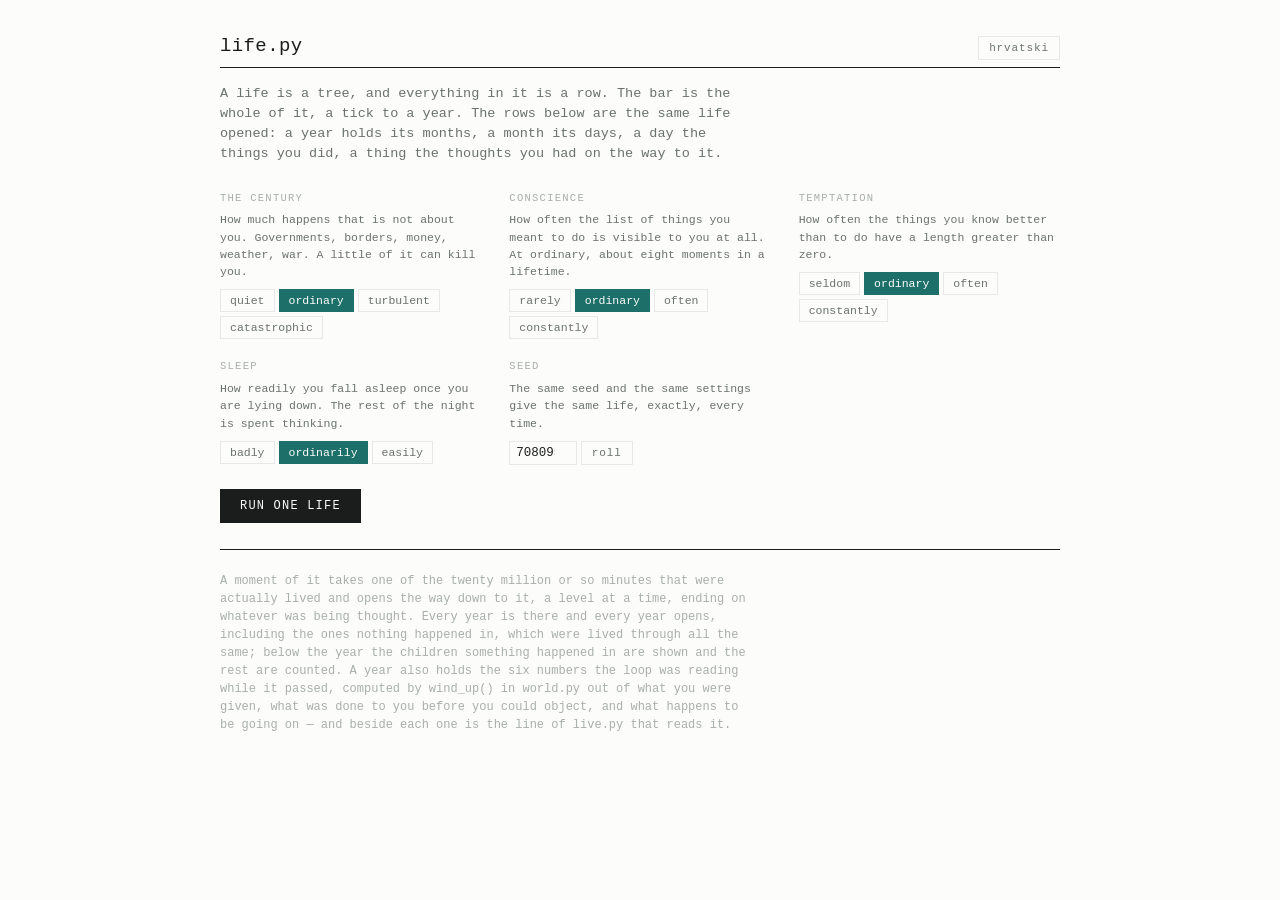
==== commit ec293f23: "let a moment grow out of its own tick, and nothing beside it A moment opened its way down but left e" ====
--- a/docs/index.html
+++ b/docs/index.html
@@ -97,6 +97,9 @@
 .bar button.kept  { background: var(--accent); }
 .bar button.dead  { background: var(--ink); }
 .bar button.open  { outline: 1px solid var(--accent); outline-offset: -1px; }
+/* the year a moment was taken out of, which the branch below hangs from */
+.bar button.here  { background: var(--accent); outline: 2px solid var(--ink);
+                    outline-offset: -1px; }
 
 /* ---- one row, at every scale ----
    Every row is indented by its depth, and behind it runs one hairline rail
@@ -1986,7 +1989,8 @@
   seed: Math.floor(Math.random() * 1e6),
   set: { century: 1, conscience: 1, temptation: 1, sleep: 1 },
   showSetup: true,           // the conditions are only in the way afterwards
-  path: null,                // the way down to one minute, while it opens
+  path: null,                // the way down to one minute
+  only: null,                // and, while it is being taken, the only way shown
   open: new Set(),           // which rows are unfolded
   more: new Set(),           // which "… n more" rows have been asked for
   nodes: new Map(),          // what is on screen, so a click can be answered
@@ -2208,9 +2212,11 @@
       return n.mo.days.map(function (rec) {
         const ev = rec.events.length ? said(rec.events)
                                      : { what: dayLabel(rec), cls: "quiet" };
+        // the year here is twelve equal months of thirty days and a bit, so
+        // the number is a day of its month and is not given the month's name
         const dom = (rec.dayOfLife % 365) - Math.floor(rec.month * 365 / 12) + 1;
         return node(n.id + "/d" + rec.dayOfLife, "day", {
-          when: dom + " " + MONTHS[rec.month], what: ev.what, cls: ev.cls, rec: rec,
+          when: "the " + dom, what: ev.what, cls: ev.cls, rec: rec,
           tail: clock(rec.wake) + "–" + clock(rec.asleep),
           notable: rec.events.length > 0 || rec.insomnia,
           leaf: !rec.acts.length && !rec.thoughts.length,
@@ -2440,6 +2446,16 @@
 // all; otherwise show the ones something happened in, and count the rest
 function shown(n) {
   const kids = n.kids || childrenOf(n);
+  // A moment is one branch. While it is being taken the tree shows that
+  // branch and nothing beside it, so it grows out of the bar rather than
+  // being found somewhere in eighty years of rows.
+  if (state.only) {
+    const at = state.only.indexOf(n.id);
+    if (at >= 0 && at + 1 < state.only.length) {
+      const next = kids.find((k) => k.id === state.only[at + 1]);
+      if (next) return [next];
+    }
+  }
   // every year is there and every year opens, including the ones with
   // nothing in them; a year nothing happened in was still lived through
   if (n.kind === "life" || n.kind === "year") return kids;
@@ -2488,6 +2504,15 @@
   const n = state.nodes.get(id);
   if (!n) return;
   if (n.kind === "more") { state.more.add(n.of); drawAll(); return; }
+  // touching the branch puts the rest of the life back around it, still
+  // open; touching anything else does that and then does what was asked
+  if (state.only) {
+    const onBranch = state.only.indexOf(id) >= 0;
+    state.open = new Set(state.only);
+    state.more.add(state.only[2]);
+    state.only = null; state.path = null;
+    if (onBranch || n.leaf) { drawAll(); return; }
+  }
   if (n.leaf) return;
   if (state.open.has(id)) state.open.delete(id); else state.open.add(id);
   state.path = null;
@@ -2511,8 +2536,11 @@
       (kind ? cls + (kind.indexOf("ev") === 0 ? " ev" : "") : "") +
       '" title="' + esc(y.age + " — " + said) + '"></button>';
   }).join("");
+  const from = state.path ? state.path[1] : null;
   for (const b of bar.querySelectorAll("button")) {
-    if (state.open.has("life/y" + b.dataset.age)) b.classList.add("open");
+    const id = "life/y" + b.dataset.age;
+    if (id === from) b.classList.add("here");
+    else if (state.open.has(id)) b.classList.add("open");
   }
 }
 
@@ -2541,19 +2569,18 @@
   if (to > from) {
     path.push(path[4] + "/t" + (from + Math.floor(Math.random() * (to - from))));
   }
-  // the day may be one of the ones a month is not showing
-  state.more.add(path[2]);
   state.open = new Set();
   state.path = path;
+  state.only = path;
   let step = 0;
   (function down() {
-    if (step >= path.length) { state.path = path; draw(); drawBar(); return; }
+    if (step >= path.length) { drawAll(); return; }
     state.open.add(path[step]);
     step++;
-    draw(); drawBar();
+    drawAll();
     const last = $('.node[data-id="' + path[step - 1] + '"]');
     if (last) last.scrollIntoView({ block: "center", behavior: "smooth" });
-    setTimeout(down, 240);
+    setTimeout(down, 260);
   })();
 }
 
@@ -2645,7 +2672,7 @@
   state.years = indexLife(state.life);
   state.open = new Set(["life", "acct"]);
   state.more = new Set();
-  state.path = null;
+  state.path = null; state.only = null;
   state.showSetup = false;
   $("#run").disabled = false;
   chrome();
@@ -2679,7 +2706,7 @@
     const b = e.target.closest ? e.target.closest("button") : null;
     if (!b) return;
     const id = "life/y" + b.dataset.age;
-    state.path = null;
+    state.path = null; state.only = null;
     state.open.add("life");
     if (state.open.has(id)) state.open.delete(id); else state.open.add(id);
     drawAll();
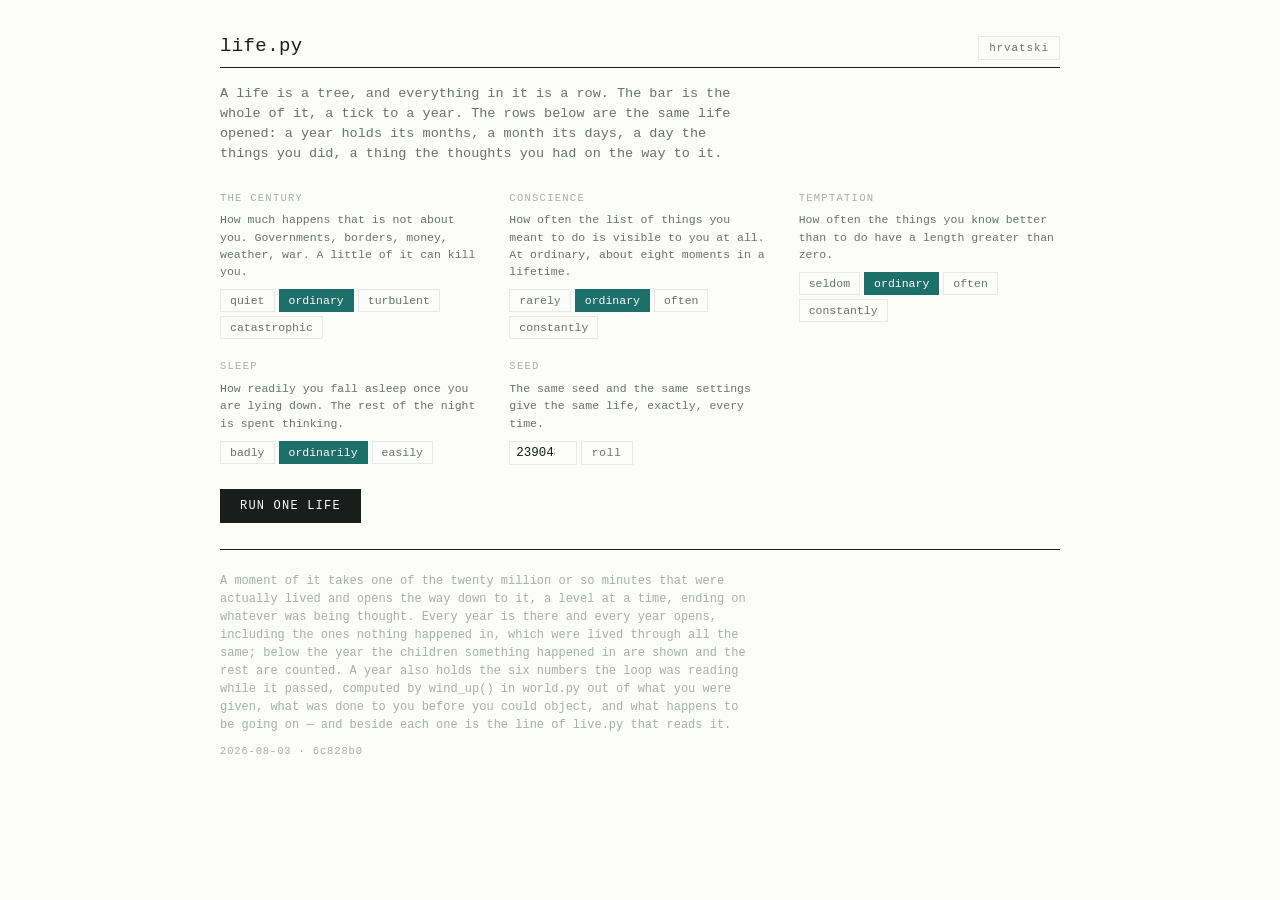
==== commit 950bf32e: "stamp the page with the day and the commit it was built from A page served from a CDN and republishe" ====
--- a/docs/index.html
+++ b/docs/index.html
@@ -50,6 +50,7 @@
        text-transform: uppercase; }
 .blurb { color: var(--muted); max-width: 66ch; margin: 16px 0 0; }
 .foot { color: var(--faint); font-size: 12px; max-width: 74ch; margin: 22px 0 0; }
+.stamp { font-size: 10.5px; letter-spacing: .08em; margin-top: 10px; }
 
 .controls { display: flex; align-items: center; gap: 16px; flex-wrap: wrap;
             margin: 0 0 26px; }
@@ -203,6 +204,7 @@
   <div class="tree" id="tree"></div>
 
   <p class="foot" id="hint"></p>
+  <p class="foot stamp">2026-08-03 · 6c828b0</p>
 </div>
 
 <script>// Only the commentary is translated. Everything the program says — the names
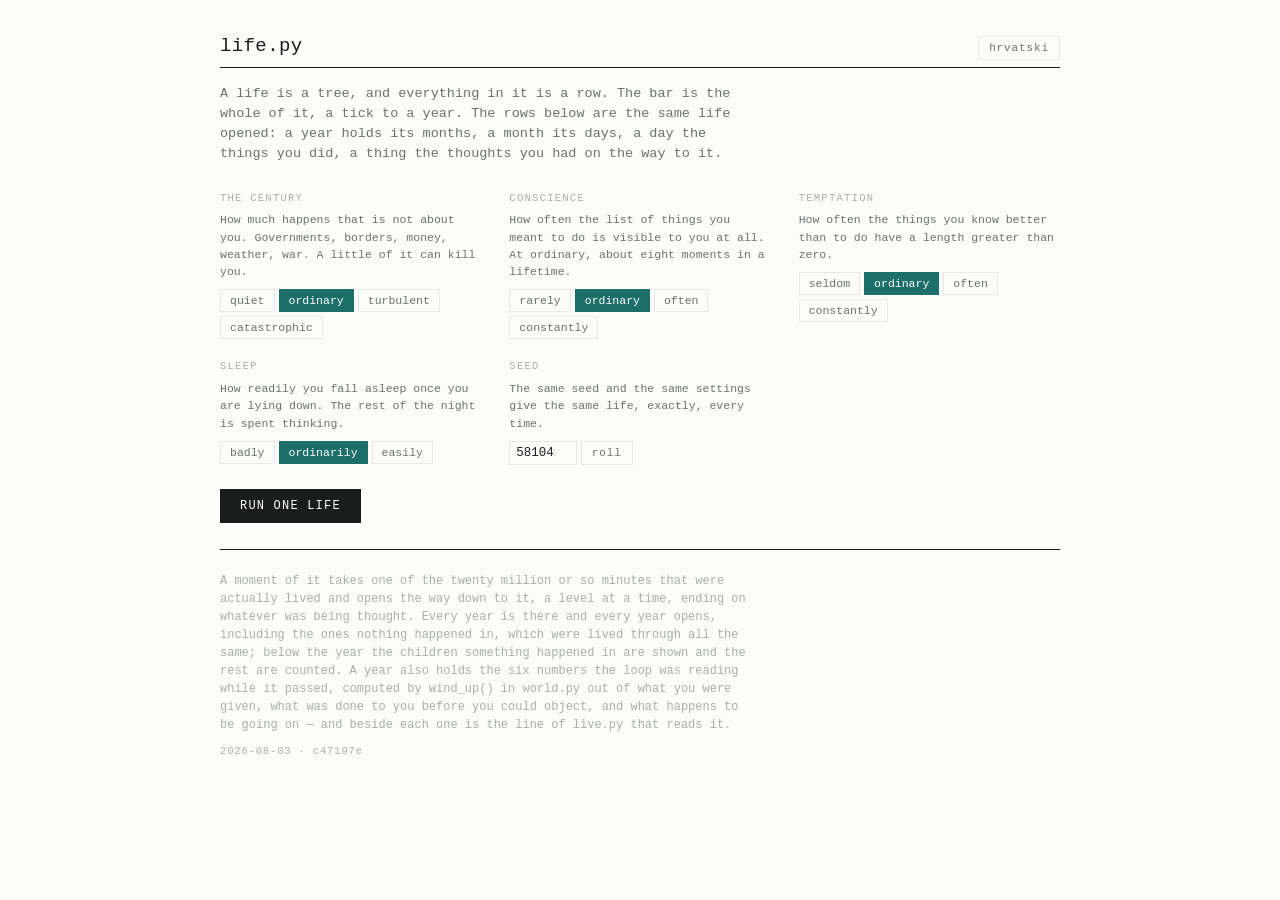
==== commit 319e5ec2: "make the stamp a hash of the page, not of the commit before it Stamping with the git sha stamped the" ====
--- a/docs/index.html
+++ b/docs/index.html
@@ -204,7 +204,7 @@
   <div class="tree" id="tree"></div>
 
   <p class="foot" id="hint"></p>
-  <p class="foot stamp">2026-08-03 · 6c828b0</p>
+  <p class="foot stamp">2026-08-03 · c47197e</p>
 </div>
 
 <script>// Only the commentary is translated. Everything the program says — the names
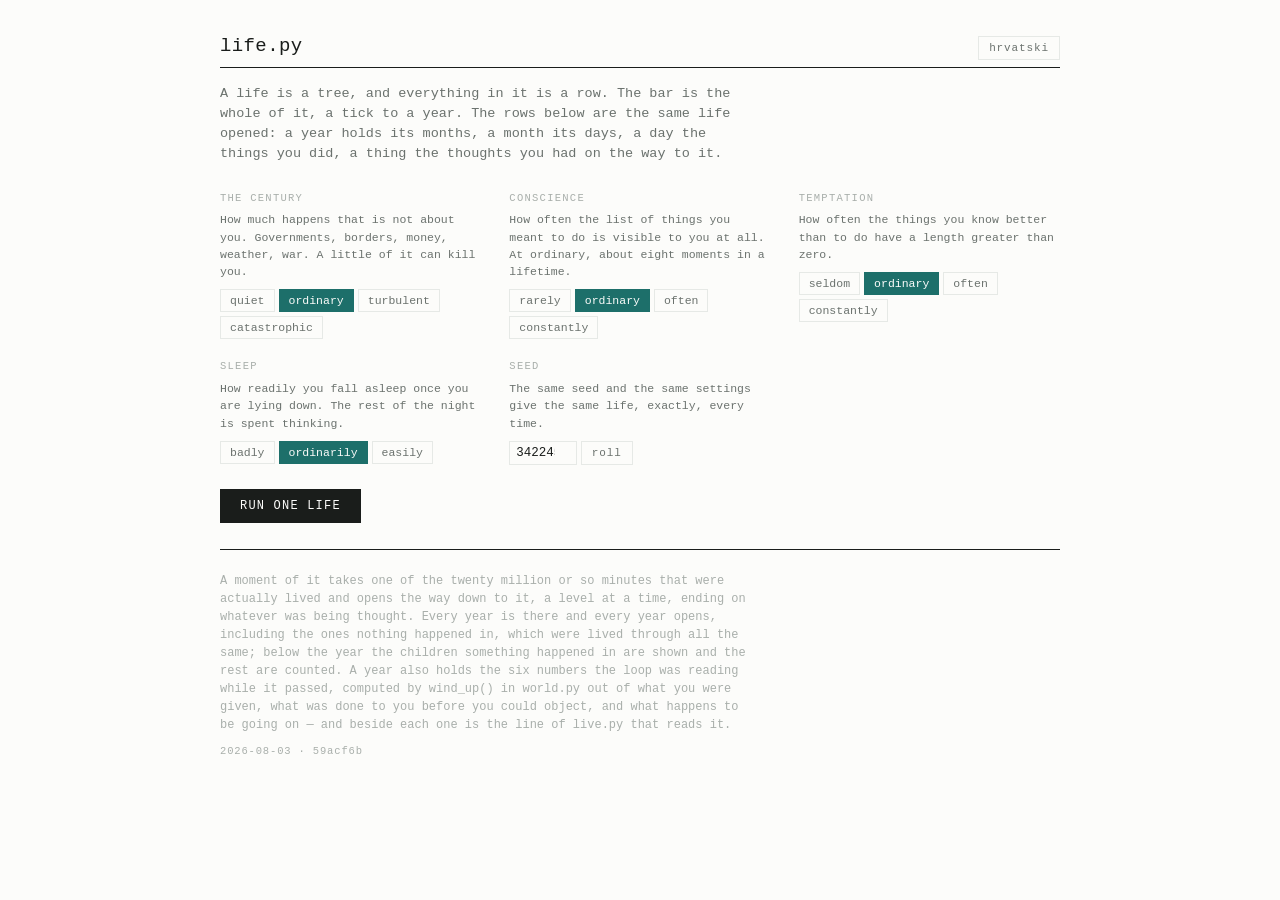
==== commit 834500b7: "pin the bar while a moment grows, instead of dragging the view after it Each level of a moment scrol" ====
--- a/docs/index.html
+++ b/docs/index.html
@@ -204,7 +204,7 @@
   <div class="tree" id="tree"></div>
 
   <p class="foot" id="hint"></p>
-  <p class="foot stamp">2026-08-03 · c47197e</p>
+  <p class="foot stamp">2026-08-03 · 59acf6b</p>
 </div>
 
 <script>// Only the commentary is translated. Everything the program says — the names
@@ -2574,14 +2574,31 @@
   state.open = new Set();
   state.path = path;
   state.only = path;
+  drawAll();
+
+  // put the bar where it can be watched, once, and then leave the page
+  // alone: the branch is supposed to grow out of the bar, and it cannot do
+  // that if every level drags the view somewhere else
+  const bar = $("#bar");
+  window.scrollTo({ top: Math.max(0, bar.offsetTop - 80), behavior: "smooth" });
+
   let step = 0;
   (function down() {
-    if (step >= path.length) { drawAll(); return; }
+    if (step >= path.length) return;
     state.open.add(path[step]);
     step++;
     drawAll();
-    const last = $('.node[data-id="' + path[step - 1] + '"]');
-    if (last) last.scrollIntoView({ block: "center", behavior: "smooth" });
+    if (step >= path.length) {
+      // only if the end of it fell off the bottom, and only by as much as
+      // it fell off by
+      const last = $('.node[data-id="' + path[path.length - 1] + '"]');
+      if (last) {
+        const box = last.getBoundingClientRect();
+        const over = box.bottom - window.innerHeight + 20;
+        if (over > 0) window.scrollBy({ top: over, behavior: "smooth" });
+      }
+      return;
+    }
     setTimeout(down, 260);
   })();
 }
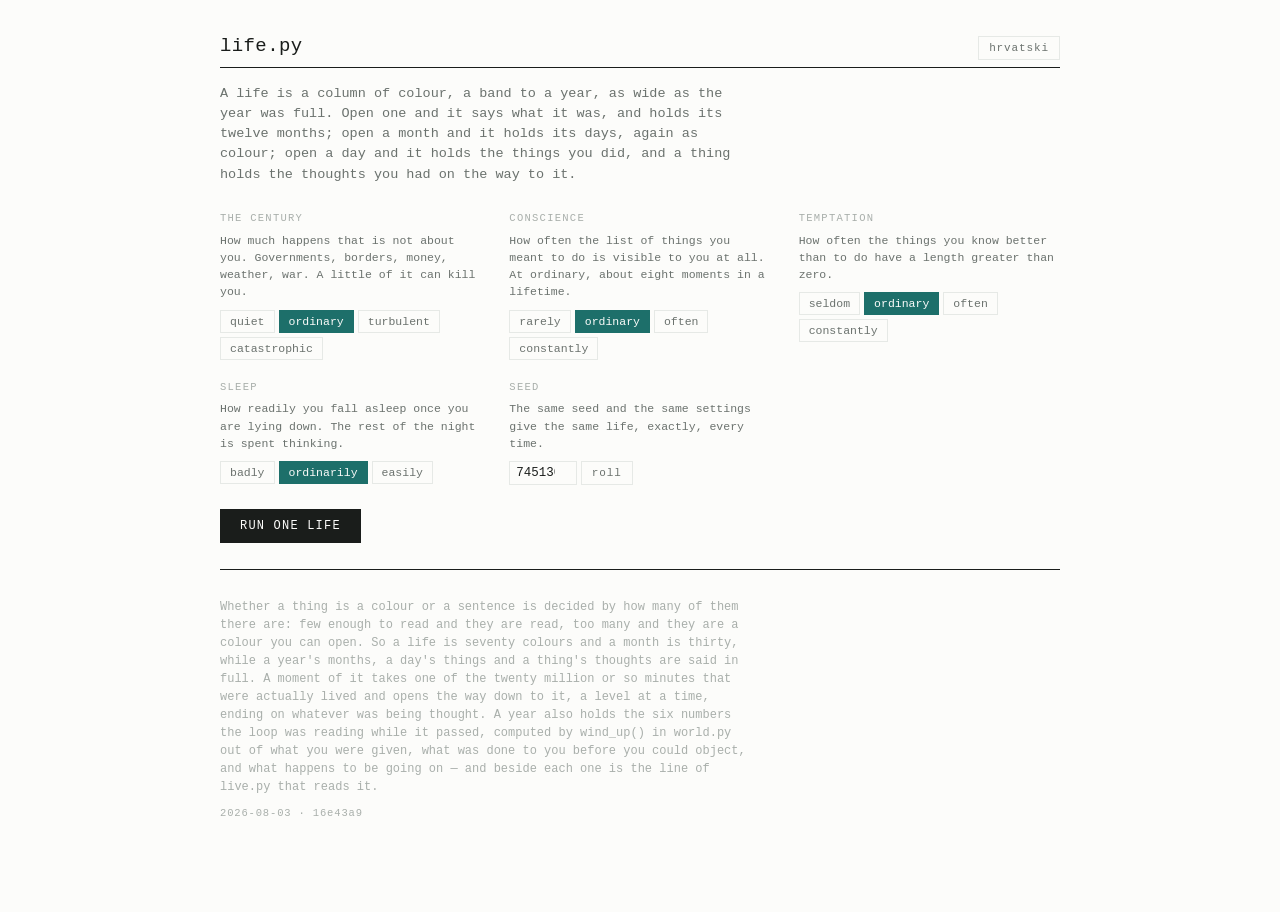
==== commit 7aee36b9: "make the bar and the list the same thing They were two ways of showing one life sitting one above th" ====
--- a/docs/index.html
+++ b/docs/index.html
@@ -84,99 +84,77 @@
 button.ghost:hover { color: var(--ink); border-color: var(--ink); }
 :focus-visible { outline: 2px solid var(--accent); outline-offset: 1px; }
 
-/* ---- the whole life, as one row of years ----
-   The page's premise is that everything is a row. This row is the life. */
-.bar { display: flex; gap: 1px; margin: 0 0 18px; height: 34px; align-items: stretch; }
-.bar button {
-  flex: 1 1 0; min-width: 0; border: 0; padding: 0; cursor: pointer;
-  background: var(--hair); position: relative;
-}
-.bar button:hover { outline: 1px solid var(--ink); outline-offset: -1px; }
-.bar button.ev    { background: color-mix(in srgb, var(--ink) 55%, var(--paper)); }
-.bar button.world { background: var(--warm); }
-.bar button.loss  { background: var(--loss); }
-.bar button.kept  { background: var(--accent); }
-.bar button.dead  { background: var(--ink); }
-.bar button.open  { outline: 1px solid var(--accent); outline-offset: -1px; }
-/* the year a moment was taken out of, which the branch below hangs from */
-.bar button.here  { background: var(--accent); outline: 2px solid var(--ink);
-                    outline-offset: -1px; }
-
-/* ---- one row, at every scale ----
-   Every row is indented by its depth, and behind it runs one hairline rail
-   per level above it, so where a thing sits is legible without counting. */
-/* a fixed step, so the rails stay aligned when the type steps down */
-.tree { --step: 31px; border-top: 1px solid var(--ink); }
-.node {
+/* ---- one band, at every scale ----
+   A band is either closed — a colour, no words — or open: its own line, and
+   then its children, nested and inset. Which of a set of children get words
+   is decided by how many there are: few enough to read and they are read,
+   too many and they are a colour you can tap. So a life is seventy colours
+   and a month is thirty, while a year's months, a day's things and a thing's
+   thoughts are said in full. */
+.tree { border-top: 1px solid var(--ink); padding-top: 6px; }
+.kids { margin-left: 13px; padding-left: 10px;
+        border-left: 1px solid var(--rail); }
+
+.tick {
+  display: block; height: 9px; margin: 0 0 2px;
+  border: 0; padding: 0; cursor: pointer; background: var(--hair);
+  transition: width .12s ease;
+}
+.tick:hover { outline: 1px solid var(--ink); outline-offset: -1px; }
+.tick.ev    { background: color-mix(in srgb, var(--ink) 62%, var(--paper)); }
+.tick.world { background: var(--warm); }
+.tick.loss  { background: var(--loss); }
+.tick.kept  { background: var(--accent); }
+.tick.dead  { background: var(--ink); }
+.tick.quiet { background: var(--hair); }
+/* a night that did not go well is not an event, but it is not nothing */
+.tick.restless { background: color-mix(in srgb, var(--loss) 32%, var(--hair)); }
+.tick.here  { background: var(--accent); outline: 2px solid var(--ink);
+              outline-offset: -1px; }
+
+.cap {
   display: grid;
   grid-template-columns: 1.1em 5.6em 1fr auto;
-  gap: 0 10px;
-  align-items: baseline;
-  width: 100%;
-  font: inherit;
-  text-align: left;
-  border: 0;
-  padding: 4px 4px 4px calc(var(--d) * var(--step) + 6px);
-  cursor: pointer;
-  color: inherit;
-  background-color: transparent;
-  background-image: repeating-linear-gradient(to right,
-      var(--rail) 0 1px, transparent 1px var(--step));
-  background-size: calc(var(--d) * var(--step)) 100%;
-  background-repeat: no-repeat;
-  background-position: 0.5em 0;
-}
-.node:hover { background-color: color-mix(in srgb, var(--accent) 8%, transparent); }
-.node.leaf { cursor: default; }
-.node.leaf:hover { background-color: transparent; }
-/* an open row is the ground its children stand on, so it is given some */
-.node.open { background-color: color-mix(in srgb, var(--accent) 5%, transparent); }
-.node.open:hover { background-color: color-mix(in srgb, var(--accent) 11%, transparent); }
-.node > .mark { color: var(--faint); }
-.node.open > .mark { color: var(--accent); }
-.node > .when { color: var(--muted); font-variant-numeric: tabular-nums;
-                white-space: nowrap; text-align: right; overflow: hidden; }
-.node > .what { overflow: hidden; text-overflow: ellipsis; white-space: nowrap;
-                min-width: 0; }
-.node > .tail { color: var(--faint); font-size: 11.5px; white-space: nowrap;
-                font-variant-numeric: tabular-nums; }
-
-/* the hairline between rows belongs to the top two levels; deeper down the
-   rails carry the structure and a rule every row would only be noise */
-.node.d0, .node.d1 { border-bottom: 1px solid var(--hair); }
-.node.d0 { border-bottom-color: var(--faint); }
-
-/* the way down to one minute of it, while the way is being opened */
-.node.here { background-color: color-mix(in srgb, var(--accent) 14%, transparent); }
-.node.here > .what { color: var(--ink); }
-.node.here.thought > .what { color: var(--accent); font-style: italic; }
-
-/* each level is a little quieter than the one it hangs from */
-.node.d2 { font-size: 13px; }
-.node.d3 { font-size: 12.6px; }
-.node.d4 { font-size: 12.3px; }
-.node.d5, .node.d6, .node.d7 { font-size: 12px; }
-
-.node.ev > .what { color: var(--ink); }
-.node.ev.world > .what { color: var(--warm); }
-.node.ev.loss > .what { color: var(--loss); }
-.node.ev.kept > .what { color: var(--accent); }
-.node.quiet > .what { color: var(--muted); }
-.node.thought > .what { color: var(--muted); font-style: italic; }
-.node.more > .what { color: var(--faint); }
-.node.dead > .what { color: var(--faint); }
-.node.head { border-bottom-color: var(--ink); padding-top: 10px; padding-bottom: 6px; }
-.node.head > .what { font-size: 15px; letter-spacing: .02em; }
-.node.head > .mark { color: var(--ink); }
+  gap: 0 10px; align-items: baseline; width: 100%;
+  font: inherit; text-align: left; border: 0; color: inherit;
+  background: none; padding: 3px 4px; cursor: pointer;
+}
+.cap:hover { background: color-mix(in srgb, var(--accent) 8%, transparent); }
+.cap.leaf { cursor: default; }
+.cap.leaf:hover { background: none; }
+.cap.open { background: color-mix(in srgb, var(--accent) 5%, transparent); }
+.cap.here { background: color-mix(in srgb, var(--accent) 14%, transparent); }
+.cap > .mark { color: var(--faint); }
+.cap.open > .mark { color: var(--accent); }
+.cap > .when { color: var(--muted); font-variant-numeric: tabular-nums;
+               white-space: nowrap; text-align: right; overflow: hidden; }
+.cap > .what { overflow: hidden; text-overflow: ellipsis; white-space: nowrap;
+               min-width: 0; }
+.cap > .tail { color: var(--faint); font-size: 11.5px; white-space: nowrap;
+               font-variant-numeric: tabular-nums; }
+
+.cap.ev > .what { color: var(--ink); }
+.cap.ev.world > .what { color: var(--warm); }
+.cap.ev.loss > .what { color: var(--loss); }
+.cap.ev.kept > .what { color: var(--accent); }
+.cap.quiet > .what { color: var(--muted); }
+.cap.thought > .what { color: var(--muted); font-style: italic; }
+.cap.here.thought > .what { color: var(--accent); }
+.cap.dead > .what { color: var(--faint); }
+.cap.head { border-bottom: 1px solid var(--ink); padding: 8px 4px 6px; }
+.cap.head > .what { font-size: 15px; letter-spacing: .02em; }
+.cap.head > .mark { color: var(--ink); }
 
 @media (prefers-reduced-motion: reduce) { * { transition: none !important; } }
 @media (max-width: 620px) {
   body { font-size: 12.5px; }
   .wrap { padding: 20px 12px 60px; }
-  .tree { --step: 19px; }
-  .node { grid-template-columns: 1em 4.4em 1fr; }
-  .node > .tail { grid-column: 2 / -1; font-size: 10.5px;
-                  white-space: normal; min-width: 0; }
+  /* a colour has to be worth aiming a thumb at */
+  .tick { height: 13px; margin-bottom: 2px; }
+  .kids { margin-left: 5px; padding-left: 5px; }
+  .cap { grid-template-columns: 1em 4.4em 1fr; }
+  .cap > .tail { grid-column: 2 / -1; font-size: 10.5px;
+                 white-space: normal; min-width: 0; }
   .seedline { margin-left: 0; }
 }
 </style>
@@ -200,11 +178,10 @@
     <button class="ghost" id="moment" type="button" hidden></button>
   </div>
 
-  <div class="bar" id="bar" hidden></div>
   <div class="tree" id="tree"></div>
 
   <p class="foot" id="hint"></p>
-  <p class="foot stamp">2026-08-03 · 59acf6b</p>
+  <p class="foot stamp">2026-08-03 · 16e43a9</p>
 </div>
 
 <script>// Only the commentary is translated. Everything the program says — the names
@@ -214,19 +191,22 @@
 const UI = {
   en: {
     lang: "hrvatski",
-    blurb: "A life is a tree, and everything in it is a row. The bar is the whole " +
-      "of it, a tick to a year. The rows below are the same life opened: a year " +
-      "holds its months, a month its days, a day the things you did, a thing the " +
-      "thoughts you had on the way to it.",
+    blurb: "A life is a column of colour, a band to a year, as wide as the year " +
+      "was full. Open one and it says what it was, and holds its twelve months; " +
+      "open a month and it holds its days, again as colour; open a day and it " +
+      "holds the things you did, and a thing holds the thoughts you had on the " +
+      "way to it.",
     run: "run one life", again: "change the conditions", running: "living it…",
     moment: "a moment of it",
     seed: "seed", roll: "roll",
-    hint: "A moment of it takes one of the twenty million or so minutes that were " +
-      "actually lived and opens the way down to it, a level at a time, ending on " +
-      "whatever was being thought. Every year is there and every year opens, " +
-      "including the ones nothing happened in, which were lived through all the " +
-      "same; below the year the children something happened in are shown and the " +
-      "rest are counted. A year also holds the six numbers the loop was reading " +
+    hint: "Whether a thing is a colour or a sentence is decided by how many of " +
+      "them there are: few enough to read and they are read, too many and they " +
+      "are a colour you can open. So a life is seventy colours and a month is " +
+      "thirty, while a year's months, a day's things and a thing's thoughts are " +
+      "said in full. A moment of it takes one of the twenty million or so minutes " +
+      "that were actually lived and opens the way down to it, a level at a time, " +
+      "ending on whatever was being thought. A year also holds the six numbers " +
+      "the loop was reading " +
       "while it passed, computed by wind_up() in world.py out of what you were " +
       "given, what was done to you before you could object, and what happens to be " +
       "going on — and beside each one is the line of live.py that reads it.",
@@ -281,17 +261,20 @@
   },
   hr: {
     lang: "english",
-    blurb: "Život je stablo, a sve je u njemu redak. Traka je cijeli život, crtica " +
-      "po godini. Redci ispod isti su taj život, otvoren: godina drži svoje mjesece, " +
-      "mjesec dane, dan ono što si radio, radnja misli koje su joj prethodile.",
+    blurb: "Život je stupac boje, traka po godini, širok koliko je godina bila " +
+      "puna. Otvoriš jednu i kaže što je bila, i drži svojih dvanaest mjeseci; " +
+      "otvoriš mjesec i drži svoje dane, opet kao boju; otvoriš dan i drži ono " +
+      "što si radio, a radnja drži misli koje su joj prethodile.",
     run: "pokreni jedan život", again: "promijeni uvjete", running: "živi se…",
     moment: "jedan njegov trenutak",
     seed: "sjeme", roll: "baci",
-    hint: "Jedan njegov trenutak uzima jednu od dvadesetak milijuna stvarno " +
-      "proživljenih minuta i otvara put do nje, razinu po razinu, sve do onoga što " +
-      "se u njoj mislilo. Svaka je godina tu i svaka se otvara, i one u kojima se " +
-      "ništa nije dogodilo; ispod godine prikazuje se ono u čemu se nešto dogodilo, " +
-      "ostalo se prebroji. Godina drži i šest brojeva koje je petlja čitala, a " +
+    hint: "Je li nešto boja ili rečenica, odlučuje koliko ih ima: ako ih je malo " +
+      "da se pročitaju, čitaju se; ako ih je previše, boja su koju možeš otvoriti. " +
+      "Tako je život sedamdeset boja, a mjesec trideset, dok su mjeseci u godini, " +
+      "radnje u danu i misli uz radnju izrečene u cijelosti. Jedan njegov trenutak " +
+      "uzima jednu od dvadesetak milijuna stvarno proživljenih minuta i otvara put " +
+      "do nje, razinu po razinu, sve do onoga što se u njoj mislilo. Godina drži i " +
+      "šest brojeva koje je petlja čitala, a " +
       "računa ih wind_up() u world.py iz onoga što si dobio, onoga što ti je " +
       "učinjeno prije nego si mogao prigovoriti, i onoga što se u tom trenutku " +
       "događa — uz svaki piše redak iz live.py koji ga čita.",
@@ -1994,12 +1977,11 @@
   path: null,                // the way down to one minute
   only: null,                // and, while it is being taken, the only way shown
   open: new Set(),           // which rows are unfolded
-  more: new Set(),           // which "… n more" rows have been asked for
   nodes: new Map(),          // what is on screen, so a click can be answered
 };
 const t = (k) => UI[state.lang][k];
 
-const CAP = 12;              // more children than this and the quiet ones fold away
+const CAP = 24;              // more children than this and they are a colour, not a line
 
 // which line of live.py reads which dial. The lines are not shown any more,
 // but a number is worth less if you cannot say where it is read.
@@ -2034,13 +2016,18 @@
       mo.mins.set(name, (mo.mins.get(name) || 0) + rec.acts[i + 2]);
     }
   }
+  let fullest = 1;
   for (const y of years) {
     for (const mo of y.months) {
       if (!mo) continue;
       for (const [k, v] of mo.mins) y.mins.set(k, (y.mins.get(k) || 0) + v);
     }
     y.months = y.months.filter(Boolean);
-  }
+    y.busy = 0;
+    for (const v of y.mins.values()) y.busy += v;
+    if (y.busy > fullest) fullest = y.busy;
+  }
+  for (const y of years) y.size = y.busy / fullest;
   // What a year was is not what there was most of — forty years running that
   // all say "mostly working" say nothing at all. What a year was is what
   // arrived in it, what left it, or what it drifted towards; and a year that
@@ -2188,7 +2175,7 @@
           : y.change ? { what: t(y.change[0]) + " " + y.change[1], cls: "quiet" }
           : { what: mostly(y.mins), cls: "quiet" };
         return node("life/y" + y.age, "year", {
-          when: String(y.age), what: ev.what, cls: ev.cls, y: y,
+          when: String(y.age), what: ev.what, cls: ev.cls, y: y, size: y.size,
           tail: stageAt(y.age), notable: y.events.length > 0, leaf: false,
         });
       });
@@ -2210,7 +2197,16 @@
       return out;
     }
 
-    case "month":
+    case "month": {
+      // a day's width is how full it was against the fullest day of its own
+      // month, so a month of ordinary days still has a shape
+      let fullest = 1;
+      for (const rec of n.mo.days) {
+        let busy = 0;
+        for (let i = 2; i < rec.acts.length; i += 5) busy += rec.acts[i];
+        rec.busy = busy;
+        if (busy > fullest) fullest = busy;
+      }
       return n.mo.days.map(function (rec) {
         const ev = rec.events.length ? said(rec.events)
                                      : { what: dayLabel(rec), cls: "quiet" };
@@ -2218,12 +2214,16 @@
         // the number is a day of its month and is not given the month's name
         const dom = (rec.dayOfLife % 365) - Math.floor(rec.month * 365 / 12) + 1;
         return node(n.id + "/d" + rec.dayOfLife, "day", {
-          when: "the " + dom, what: ev.what, cls: ev.cls, rec: rec,
+          when: "the " + dom,
+          what: ev.what,
+          cls: ev.cls + (!rec.events.length && rec.insomnia ? " restless" : ""),
+          rec: rec, size: rec.busy / fullest,
           tail: clock(rec.wake) + "–" + clock(rec.asleep),
           notable: rec.events.length > 0 || rec.insomnia,
           leaf: !rec.acts.length && !rec.thoughts.length,
         });
       });
+    }
 
     case "day": {
       const rec = n.rec, out = [];
@@ -2446,11 +2446,17 @@
 
 // the one rule, applied at every scale: if there are few enough, show them
 // all; otherwise show the ones something happened in, and count the rest
+// A band is either closed — a colour, no words — or open: its own line, and
+// then its children, nested and inset. Which of a set of children get words
+// is the rule that was already here: few enough to read and they are read;
+// too many and they are a colour you can tap. So a life is seventy colours
+// and a month is thirty, while a year's months, a day's things and a thing's
+// thoughts are said in full. Nothing is hidden behind a count any more.
+
 function shown(n) {
   const kids = n.kids || childrenOf(n);
-  // A moment is one branch. While it is being taken the tree shows that
-  // branch and nothing beside it, so it grows out of the bar rather than
-  // being found somewhere in eighty years of rows.
+  // a moment is one branch: while it is being taken, each level offers only
+  // the child the moment went through, so it grows out of its own colour
   if (state.only) {
     const at = state.only.indexOf(n.id);
     if (at >= 0 && at + 1 < state.only.length) {
@@ -2458,60 +2464,70 @@
       if (next) return [next];
     }
   }
-  // every year is there and every year opens, including the ones with
-  // nothing in them; a year nothing happened in was still lived through
-  if (n.kind === "life" || n.kind === "year") return kids;
-  if (kids.length <= CAP || state.more.has(n.id)) return kids;
-  const worth = kids.filter((k) => k.notable);
-  // if nothing happened in any of them there is nothing to fold away, and a
-  // stretch in which nothing happened is still the thing you asked for
-  if (!worth.length || worth.length === kids.length) return kids;
-  return worth.concat([node(n.id + "/+", "more", {
-    what: t("more").replace("%", fmt(kids.length - worth.length)), cls: "more",
-    leaf: true, of: n.id,
-  })]);
-}
-
-function row(n, depth, open) {
-  const cls = "node d" + depth + " " + (n.cls || "") +
-              (open ? " open" : "") + (n.leaf ? " leaf" : "") +
-              (state.path && state.path.indexOf(n.id) >= 0 ? " here" : "");
-  return '<button class="' + cls + '" style="--d:' + depth + '" data-id="' +
-    esc(n.id) + '" type="button">' +
+  return kids;
+}
+
+function classOf(n) {
+  return (n.cls || "") +
+         (state.path && state.path.indexOf(n.id) >= 0 ? " here" : "");
+}
+
+function saying(n) {
+  const bits = [n.when, n.what, n.tail].filter(Boolean);
+  return bits.join(" · ");
+}
+
+function cap(n, open) {
+  return '<button class="cap ' + classOf(n) + (open ? " open" : "") +
+    (n.leaf ? " leaf" : "") + '" data-id="' + esc(n.id) + '" type="button">' +
     '<span class="mark">' + (n.leaf ? "" : open ? "▾" : "▸") + "</span>" +
     '<span class="when">' + esc(n.when || "") + "</span>" +
     '<span class="what">' + esc(n.what || "") + "</span>" +
     '<span class="tail">' + esc(n.tail || "") + "</span></button>";
 }
 
-function emit(out, nodes, depth) {
+// A closed band's width is how full that stretch of the life was, so the
+// column has a silhouette — thin at either end of a life, thick through the
+// middle of it — rather than being a barcode.
+function tick(n) {
+  const w = 26 + Math.round(74 * Math.max(0, Math.min(1, n.size || 0)));
+  return '<button class="tick ' + classOf(n) + '" data-id="' + esc(n.id) +
+    '" type="button" style="width:' + w + '%" title="' +
+    esc(saying(n)) + '"></button>';
+}
+
+function bands(nodes) {
+  const asColour = nodes.length > CAP;
+  let out = "";
   for (const n of nodes) {
     state.nodes.set(n.id, n);
-    const open = !n.leaf && state.open.has(n.id);
-    out.push(row(n, depth, open));
-    if (open) emit(out, shown(n), depth + 1);
-  }
+    if (!n.leaf && state.open.has(n.id)) {
+      out += '<div class="band">' + cap(n, true) +
+             '<div class="kids">' + bands(shown(n)) + "</div></div>";
+    } else if (asColour) {
+      out += tick(n);
+    } else {
+      out += cap(n, false);
+    }
+  }
+  return out;
 }
 
 function draw() {
-  const out = [];
   state.nodes = new Map();
-  emit(out, roots(), 0);
-  $("#tree").innerHTML = out.join("");
-}
-
-function drawAll() { draw(); drawBar(); }
+  $("#tree").innerHTML = state.life ? bands(roots()) : "";
+}
+
+function drawAll() { draw(); }
 
 function clicked(id) {
   const n = state.nodes.get(id);
   if (!n) return;
-  if (n.kind === "more") { state.more.add(n.of); drawAll(); return; }
   // touching the branch puts the rest of the life back around it, still
   // open; touching anything else does that and then does what was asked
   if (state.only) {
     const onBranch = state.only.indexOf(id) >= 0;
     state.open = new Set(state.only);
-    state.more.add(state.only[2]);
     state.only = null; state.path = null;
     if (onBranch || n.leaf) { drawAll(); return; }
   }
@@ -2519,31 +2535,6 @@
   if (state.open.has(id)) state.open.delete(id); else state.open.add(id);
   state.path = null;
   drawAll();
-}
-
-// ------------------------------------------------------------------ the life bar
-
-// The page's premise is that everything is a row and any row can be opened.
-// This row is the life: one tick a year, and what it was is its colour.
-function drawBar() {
-  const bar = $("#bar");
-  if (!state.years) { bar.hidden = true; return; }
-  bar.hidden = false;
-  bar.innerHTML = state.years.map(function (y) {
-    const kind = y.events.length ? (CLS[y.events[0].kind] || "ev") : "";
-    const cls = kind.replace("ev ", "") || (y.events.length ? "ev" : "");
-    const said = y.events.length ? y.events.map((e) => e.text).join(" · ")
-                                 : mostly(y.mins);
-    return '<button type="button" data-age="' + y.age + '" class="' +
-      (kind ? cls + (kind.indexOf("ev") === 0 ? " ev" : "") : "") +
-      '" title="' + esc(y.age + " — " + said) + '"></button>';
-  }).join("");
-  const from = state.path ? state.path[1] : null;
-  for (const b of bar.querySelectorAll("button")) {
-    const id = "life/y" + b.dataset.age;
-    if (id === from) b.classList.add("here");
-    else if (state.open.has(id)) b.classList.add("open");
-  }
 }
 
 // ------------------------------------------------------------------ a moment
@@ -2576,11 +2567,11 @@
   state.only = path;
   drawAll();
 
-  // put the bar where it can be watched, once, and then leave the page
-  // alone: the branch is supposed to grow out of the bar, and it cannot do
-  // that if every level drags the view somewhere else
-  const bar = $("#bar");
-  window.scrollTo({ top: Math.max(0, bar.offsetTop - 80), behavior: "smooth" });
+  // put the top of the life where it can be watched, once, and then leave
+  // the page alone: the branch is supposed to grow out of the colours, and
+  // it cannot do that if every level drags the view somewhere else
+  const tree = $("#tree");
+  window.scrollTo({ top: Math.max(0, tree.offsetTop - 70), behavior: "smooth" });
 
   let step = 0;
   (function down() {
@@ -2591,7 +2582,7 @@
     if (step >= path.length) {
       // only if the end of it fell off the bottom, and only by as much as
       // it fell off by
-      const last = $('.node[data-id="' + path[path.length - 1] + '"]');
+      const last = $('[data-id="' + path[path.length - 1] + '"]');
       if (last) {
         const box = last.getBoundingClientRect();
         const over = box.bottom - window.innerHeight + 20;
@@ -2690,7 +2681,6 @@
   while (state.life.alive && guard++ < 130) state.life.stepYear();
   state.years = indexLife(state.life);
   state.open = new Set(["life", "acct"]);
-  state.more = new Set();
   state.path = null; state.only = null;
   state.showSetup = false;
   $("#run").disabled = false;
@@ -2716,22 +2706,11 @@
   buildKnobs();
   draw();
   $("#tree").addEventListener("click", function (e) {
-    const b = e.target.closest ? e.target.closest(".node") : null;
+    const b = e.target.closest ? e.target.closest("[data-id]") : null;
     if (b) clicked(b.dataset.id);
   });
   $("#run").addEventListener("click", run);
   $("#moment").addEventListener("click", aMoment);
-  $("#bar").addEventListener("click", function (e) {
-    const b = e.target.closest ? e.target.closest("button") : null;
-    if (!b) return;
-    const id = "life/y" + b.dataset.age;
-    state.path = null; state.only = null;
-    state.open.add("life");
-    if (state.open.has(id)) state.open.delete(id); else state.open.add(id);
-    drawAll();
-    const row = $('.node[data-id="' + id + '"]');
-    if (row) row.scrollIntoView({ block: "center", behavior: "smooth" });
-  });
   $("#lang").addEventListener("click", function () {
     state.lang = state.lang === "hr" ? "en" : "hr";
     chrome(); buildKnobs(); drawAll();
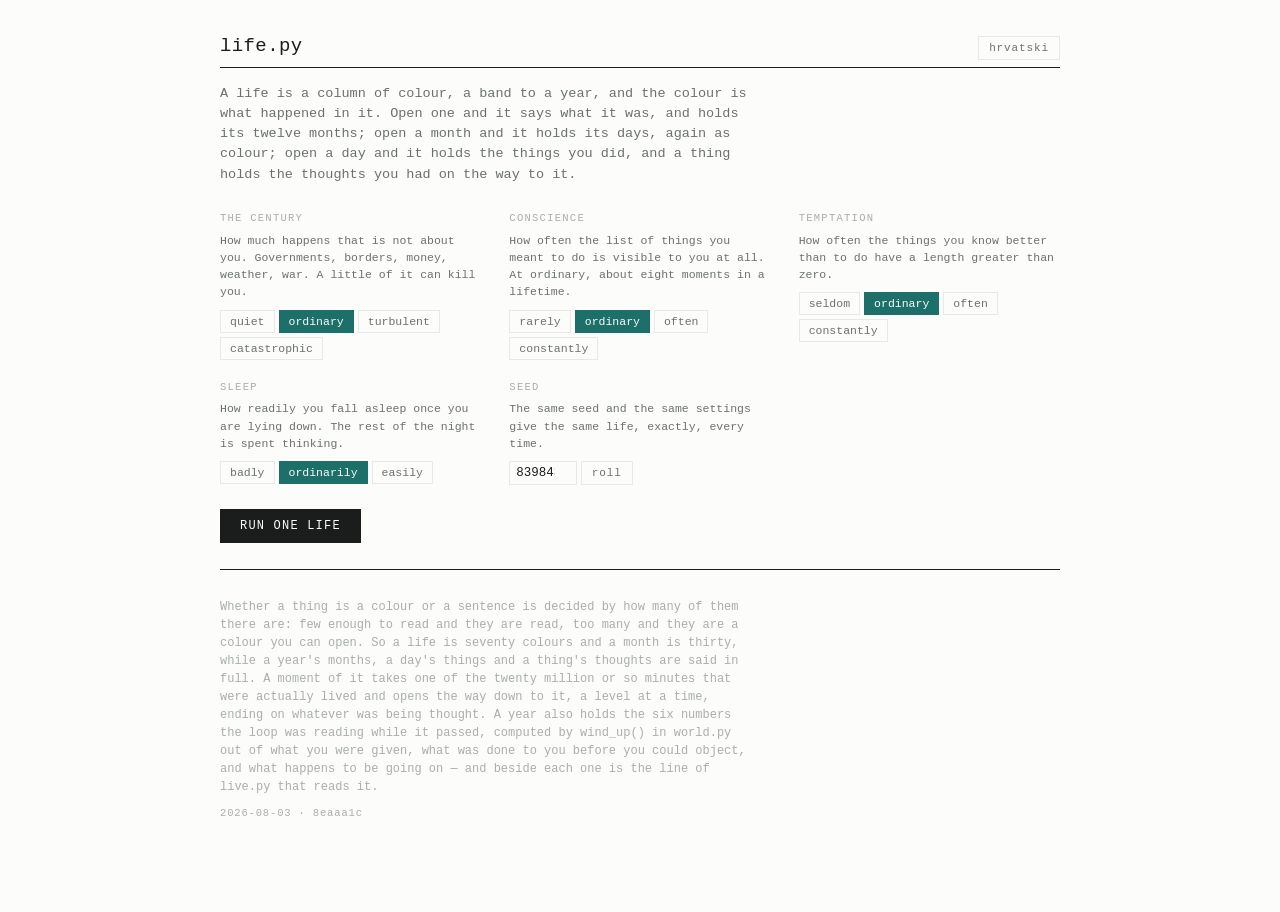
==== commit 374a30aa: "number the bands, name the stages, and put the moment in the column Three things were wrong with the" ====
--- a/docs/index.html
+++ b/docs/index.html
@@ -96,21 +96,47 @@
         border-left: 1px solid var(--rail); }
 
 .tick {
-  display: block; height: 9px; margin: 0 0 2px;
-  border: 0; padding: 0; cursor: pointer; background: var(--hair);
-  transition: width .12s ease;
-}
-.tick:hover { outline: 1px solid var(--ink); outline-offset: -1px; }
-.tick.ev    { background: color-mix(in srgb, var(--ink) 62%, var(--paper)); }
-.tick.world { background: var(--warm); }
-.tick.loss  { background: var(--loss); }
-.tick.kept  { background: var(--accent); }
-.tick.dead  { background: var(--ink); }
-.tick.quiet { background: var(--hair); }
+  display: grid; grid-template-columns: 2.6em 1fr; gap: 0 9px;
+  align-items: center; width: 100%; height: 13px; margin: 0 0 2px;
+  border: 0; padding: 0; cursor: pointer; background: none;
+  font: inherit;
+}
+.tick > .num { font-size: 9.5px; line-height: 1; color: var(--faint);
+               text-align: right; font-variant-numeric: tabular-nums; }
+.tick > .fill { height: 9px; background: var(--hair); }
+.tick:hover > .num { color: var(--ink); }
+.tick:hover > .fill { outline: 1px solid var(--ink); outline-offset: -1px; }
+.tick.ev    > .fill { background: color-mix(in srgb, var(--ink) 62%, var(--paper)); }
+.tick.world > .fill { background: var(--warm); }
+.tick.loss  > .fill { background: var(--loss); }
+.tick.kept  > .fill { background: var(--accent); }
+.tick.dead  > .fill { background: var(--ink); }
+.tick.quiet > .fill { background: var(--hair); }
 /* a night that did not go well is not an event, but it is not nothing */
-.tick.restless { background: color-mix(in srgb, var(--loss) 32%, var(--hair)); }
-.tick.here  { background: var(--accent); outline: 2px solid var(--ink);
-              outline-offset: -1px; }
+.tick.restless > .fill { background: color-mix(in srgb, var(--loss) 32%, var(--hair)); }
+.tick.here  > .fill { background: var(--accent); outline: 2px solid var(--ink);
+                      outline-offset: -1px; }
+.tick.here  > .num { color: var(--ink); }
+
+/* a stage is a landmark in the column, not a thing you can open */
+.stageline { font-size: 9.5px; letter-spacing: .16em; text-transform: uppercase;
+             color: var(--faint); margin: 9px 0 4px; padding-left: 2px; }
+
+/* taking a moment is a thing in the column, at the top of the life */
+.cap.pick { color: var(--accent); cursor: pointer; padding: 5px 4px;
+            border-bottom: 1px dashed var(--rail); }
+.cap.pick > .what { color: var(--accent); }
+.cap.pick:hover { background: color-mix(in srgb, var(--accent) 10%, transparent); }
+.cap.pick > .mark { color: var(--accent); }
+
+/* opening a band unrolls what is under it, one after another */
+@keyframes sprout {
+  from { opacity: 0; transform: translateX(-7px) scaleY(.55); }
+  to   { opacity: 1; transform: none; }
+}
+.kids.sprout > * { animation: sprout .22s ease-out backwards;
+                   animation-delay: calc(var(--i, 0) * 16ms);
+                   transform-origin: left top; }
 
 .cap {
   display: grid;
@@ -145,12 +171,16 @@
 .cap.head > .what { font-size: 15px; letter-spacing: .02em; }
 .cap.head > .mark { color: var(--ink); }
 
-@media (prefers-reduced-motion: reduce) { * { transition: none !important; } }
+@media (prefers-reduced-motion: reduce) {
+  * { transition: none !important; }
+  .kids.sprout > * { animation: none !important; }
+}
 @media (max-width: 620px) {
   body { font-size: 12.5px; }
   .wrap { padding: 20px 12px 60px; }
   /* a colour has to be worth aiming a thumb at */
-  .tick { height: 13px; margin-bottom: 2px; }
+  .tick { height: 17px; margin-bottom: 2px; grid-template-columns: 2.2em 1fr; }
+  .tick > .fill { height: 11px; }
   .kids { margin-left: 5px; padding-left: 5px; }
   .cap { grid-template-columns: 1em 4.4em 1fr; }
   .cap > .tail { grid-column: 2 / -1; font-size: 10.5px;
@@ -175,13 +205,12 @@
 
   <div class="controls">
     <button class="go" id="run" type="button"></button>
-    <button class="ghost" id="moment" type="button" hidden></button>
   </div>
 
   <div class="tree" id="tree"></div>
 
   <p class="foot" id="hint"></p>
-  <p class="foot stamp">2026-08-03 · 16e43a9</p>
+  <p class="foot stamp">2026-08-03 · 8eaaa1c</p>
 </div>
 
 <script>// Only the commentary is translated. Everything the program says — the names
@@ -191,11 +220,11 @@
 const UI = {
   en: {
     lang: "hrvatski",
-    blurb: "A life is a column of colour, a band to a year, as wide as the year " +
-      "was full. Open one and it says what it was, and holds its twelve months; " +
-      "open a month and it holds its days, again as colour; open a day and it " +
-      "holds the things you did, and a thing holds the thoughts you had on the " +
-      "way to it.",
+    blurb: "A life is a column of colour, a band to a year, and the colour is " +
+      "what happened in it. Open one and it says what it was, and holds its " +
+      "twelve months; open a month and it holds its days, again as colour; open " +
+      "a day and it holds the things you did, and a thing holds the thoughts you " +
+      "had on the way to it.",
     run: "run one life", again: "change the conditions", running: "living it…",
     moment: "a moment of it",
     seed: "seed", roll: "roll",
@@ -261,10 +290,10 @@
   },
   hr: {
     lang: "english",
-    blurb: "Život je stupac boje, traka po godini, širok koliko je godina bila " +
-      "puna. Otvoriš jednu i kaže što je bila, i drži svojih dvanaest mjeseci; " +
-      "otvoriš mjesec i drži svoje dane, opet kao boju; otvoriš dan i drži ono " +
-      "što si radio, a radnja drži misli koje su joj prethodile.",
+    blurb: "Život je stupac boje, traka po godini, a boja je ono što se u njoj " +
+      "dogodilo. Otvoriš jednu i kaže što je bila, i drži svojih dvanaest " +
+      "mjeseci; otvoriš mjesec i drži svoje dane, opet kao boju; otvoriš dan i " +
+      "drži ono što si radio, a radnja drži misli koje su joj prethodile.",
     run: "pokreni jedan život", again: "promijeni uvjete", running: "živi se…",
     moment: "jedan njegov trenutak",
     seed: "sjeme", roll: "baci",
@@ -1974,6 +2003,7 @@
   seed: Math.floor(Math.random() * 1e6),
   set: { century: 1, conscience: 1, temptation: 1, sleep: 1 },
   showSetup: true,           // the conditions are only in the way afterwards
+  just: null,                // the band opened last, whose children sprout
   path: null,                // the way down to one minute
   only: null,                // and, while it is being taken, the only way shown
   open: new Set(),           // which rows are unfolded
@@ -2166,20 +2196,34 @@
   return out;
 }
 
+function yearNode(y) {
+  const ev = y.events.length ? said(y.events)
+    : y.change ? { what: t(y.change[0]) + " " + y.change[1], cls: "quiet" }
+    : { what: mostly(y.mins), cls: "quiet" };
+  return node("life/y" + y.age, "year", {
+    when: String(y.age), what: ev.what, cls: ev.cls, y: y,
+    tail: stageAt(y.age), notable: y.events.length > 0, leaf: false,
+  });
+}
+
 function childrenOf(n) {
   const life = state.life;
   switch (n.kind) {
-    case "life":
-      return state.years.map(function (y) {
-        const ev = y.events.length ? said(y.events)
-          : y.change ? { what: t(y.change[0]) + " " + y.change[1], cls: "quiet" }
-          : { what: mostly(y.mins), cls: "quiet" };
-        return node("life/y" + y.age, "year", {
-          when: String(y.age), what: ev.what, cls: ev.cls, y: y, size: y.size,
-          tail: stageAt(y.age), notable: y.events.length > 0, leaf: false,
-        });
-      });
-
+    case "life": {
+      // the column gets landmarks: a stage is named where it begins, and
+      // taking a moment is a thing in the column rather than beside it
+      const out = [node("life/pick", "pick",
+                        { what: t("moment"), cls: "pick", leaf: true })];
+      let stage = null;
+      for (const y of state.years) {
+        if (stageAt(y.age) !== stage) {
+          stage = stageAt(y.age);
+          out.push(node("life/s" + y.age, "stage", { what: stage, leaf: true }));
+        }
+        out.push(yearNode(y));
+      }
+      return out;
+    }
     case "year": {
       const out = n.y.months.map(function (mo) {
         const ev = mo.events.length ? said(mo.events)
@@ -2477,39 +2521,52 @@
   return bits.join(" · ");
 }
 
-function cap(n, open) {
+function cap(n, open, style) {
+  if (n.kind === "pick") {
+    return '<button class="cap pick" data-id="' + esc(n.id) + '" type="button"' +
+      (style || "") + '><span class="mark">\u2733</span><span class="when"></span>' +
+      '<span class="what">' + esc(n.what) + '</span><span class="tail"></span></button>';
+  }
   return '<button class="cap ' + classOf(n) + (open ? " open" : "") +
-    (n.leaf ? " leaf" : "") + '" data-id="' + esc(n.id) + '" type="button">' +
+    (n.leaf ? " leaf" : "") + '" data-id="' + esc(n.id) + '" type="button"' +
+    (style || "") + ">" +
     '<span class="mark">' + (n.leaf ? "" : open ? "▾" : "▸") + "</span>" +
     '<span class="when">' + esc(n.when || "") + "</span>" +
     '<span class="what">' + esc(n.what || "") + "</span>" +
     '<span class="tail">' + esc(n.tail || "") + "</span></button>";
 }
 
-// A closed band's width is how full that stretch of the life was, so the
-// column has a silhouette — thin at either end of a life, thick through the
-// middle of it — rather than being a barcode.
-function tick(n) {
-  const w = 26 + Math.round(74 * Math.max(0, Math.min(1, n.size || 0)));
+// A closed band is a colour, but never a blank: it carries its own number,
+// so you always know which year or which day you are looking at. Width used
+// to mean how full the stretch was, which is not a thing anybody can read
+// off a ragged edge, so it means nothing now and every band is the same.
+function tick(n, style) {
   return '<button class="tick ' + classOf(n) + '" data-id="' + esc(n.id) +
-    '" type="button" style="width:' + w + '%" title="' +
-    esc(saying(n)) + '"></button>';
-}
-
-function bands(nodes) {
+    '" type="button"' + (style || "") + ' title="' + esc(saying(n)) + '">' +
+    '<span class="num">' + esc(n.when || "") + "</span>" +
+    '<span class="fill"></span></button>';
+}
+
+function bands(nodes, sprout) {
   const asColour = nodes.length > CAP;
   let out = "";
-  for (const n of nodes) {
+  nodes.forEach(function (n, i) {
     state.nodes.set(n.id, n);
+    // a stage is a landmark, not a thing you can open
+    if (n.kind === "stage") { out += '<div class="stageline">' + esc(n.what) + "</div>"; return; }
+    const style = sprout ? ' style="--i:' + Math.min(i, 40) + '"' : "";
+    // taking a moment is always words, however many colours it sits among
+    if (n.kind === "pick") { out += cap(n, false, style); return; }
     if (!n.leaf && state.open.has(n.id)) {
-      out += '<div class="band">' + cap(n, true) +
-             '<div class="kids">' + bands(shown(n)) + "</div></div>";
+      out += '<div class="band">' + cap(n, true, style) +
+             '<div class="kids' + (state.just === n.id ? " sprout" : "") + '">' +
+             bands(shown(n), state.just === n.id) + "</div></div>";
     } else if (asColour) {
-      out += tick(n);
+      out += tick(n, style);
     } else {
-      out += cap(n, false);
-    }
-  }
+      out += cap(n, false, style);
+    }
+  });
   return out;
 }
 
@@ -2531,8 +2588,10 @@
     state.only = null; state.path = null;
     if (onBranch || n.leaf) { drawAll(); return; }
   }
+  if (n.kind === "pick") { aMoment(); return; }
   if (n.leaf) return;
-  if (state.open.has(id)) state.open.delete(id); else state.open.add(id);
+  if (state.open.has(id)) { state.open.delete(id); state.just = null; }
+  else { state.open.add(id); state.just = id; }
   state.path = null;
   drawAll();
 }
@@ -2577,6 +2636,7 @@
   (function down() {
     if (step >= path.length) return;
     state.open.add(path[step]);
+    state.just = path[step];
     step++;
     drawAll();
     if (step >= path.length) {
@@ -2694,8 +2754,6 @@
   $("#blurb").textContent = t("blurb");
   $("#hint").textContent = t("hint");
   $("#knobs").hidden = !state.showSetup;
-  $("#moment").hidden = !state.life;
-  $("#moment").textContent = t("moment");
   $("#run").textContent = !state.life ? t("run")
                         : state.showSetup ? t("run") : t("again");
   $("#seedout").textContent = state.life ? t("seed") + " " + state.seed : "";
@@ -2710,7 +2768,6 @@
     if (b) clicked(b.dataset.id);
   });
   $("#run").addEventListener("click", run);
-  $("#moment").addEventListener("click", aMoment);
   $("#lang").addEventListener("click", function () {
     state.lang = state.lang === "hr" ? "en" : "hr";
     chrome(); buildKnobs(); drawAll();
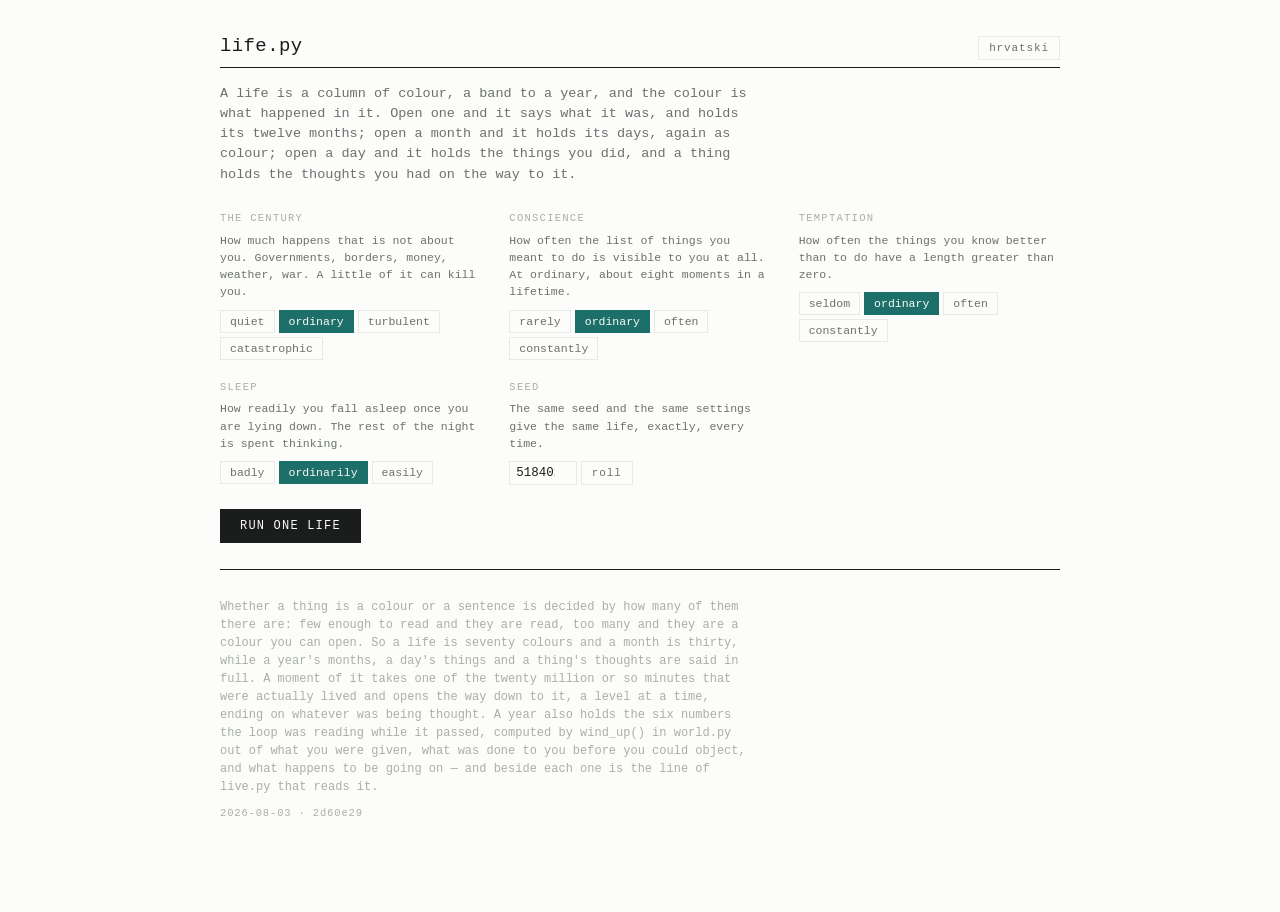
==== commit 3b9e149a: "web: draw the moment as a branch on paper Taking a moment used to be an indented list and nothing el" ====
--- a/docs/index.html
+++ b/docs/index.html
@@ -129,6 +129,42 @@
 .cap.pick:hover { background: color-mix(in srgb, var(--accent) 10%, transparent); }
 .cap.pick > .mark { color: var(--accent); }
 
+/* ---- the branch, drawn the way it would be drawn on paper ----
+   Each level is a short column of its own kind, and a curve leaves the band
+   the way went through and arrives at the next. */
+.moment { position: relative; margin: 10px 0 16px 2px; }
+.mlinks { position: absolute; left: 0; top: 0; overflow: visible; }
+.mcurve { fill: none; stroke: var(--accent); stroke-width: 1.4;
+          stroke-linecap: round; opacity: 0;
+          stroke-dasharray: 120; stroke-dashoffset: 120; }
+.mcurve.in { animation: drawn .5s ease-out forwards;
+             animation-delay: calc(var(--i) * 260ms - 130ms); }
+@keyframes drawn { from { opacity: 0; stroke-dashoffset: 120; }
+                   20% { opacity: 1; }
+                   to { opacity: 1; stroke-dashoffset: 0; } }
+
+.mcol { position: absolute; top: 0; width: 54px; height: 100%; opacity: 0; }
+/* each column says what it is a column of, and how many it is a window on */
+.mname { position: absolute; left: 50%; bottom: 0; transform: translateX(-50%);
+         white-space: nowrap; font-size: 9px; letter-spacing: .1em;
+         text-transform: uppercase; color: var(--faint); text-align: center; }
+.mname > b { display: block; font-weight: 400; letter-spacing: 0;
+             font-variant-numeric: tabular-nums; color: var(--muted); }
+.mcol.in { animation: arrive .34s ease-out forwards;
+           animation-delay: calc(var(--i) * 260ms); }
+@keyframes arrive { from { opacity: 0; transform: translateX(-10px); }
+                    to { opacity: 1; transform: none; } }
+.mdash { position: absolute; left: 0; width: 62%; height: 3px;
+         background: var(--hair); border-radius: 2px; }
+.mdash.ev    { background: color-mix(in srgb, var(--ink) 55%, var(--paper)); }
+.mdash.world { background: var(--warm); }
+.mdash.loss  { background: var(--loss); }
+.mdash.kept  { background: var(--accent); }
+.mdash.dead  { background: var(--ink); }
+.mdash.restless { background: color-mix(in srgb, var(--loss) 32%, var(--hair)); }
+.mdash.on { width: 100%; height: 4px; background: var(--accent);
+            box-shadow: 0 0 0 2px color-mix(in srgb, var(--accent) 22%, transparent); }
+
 /* opening a band unrolls what is under it, one after another */
 @keyframes sprout {
   from { opacity: 0; transform: translateX(-7px) scaleY(.55); }
@@ -173,7 +209,8 @@
 
 @media (prefers-reduced-motion: reduce) {
   * { transition: none !important; }
-  .kids.sprout > * { animation: none !important; }
+  .kids.sprout > *, .mcol, .mcurve { animation: none !important; }
+  .mcol.in, .mcurve.in { opacity: 1; stroke-dashoffset: 0; }
 }
 @media (max-width: 620px) {
   body { font-size: 12.5px; }
@@ -183,6 +220,7 @@
   .tick > .fill { height: 11px; }
   .kids { margin-left: 5px; padding-left: 5px; }
   .cap { grid-template-columns: 1em 4.4em 1fr; }
+  .moment { transform: scale(.86); transform-origin: left top; }
   .cap > .tail { grid-column: 2 / -1; font-size: 10.5px;
                  white-space: normal; min-width: 0; }
   .seedline { margin-left: 0; }
@@ -210,7 +248,7 @@
   <div class="tree" id="tree"></div>
 
   <p class="foot" id="hint"></p>
-  <p class="foot stamp">2026-08-03 · 8eaaa1c</p>
+  <p class="foot stamp">2026-08-03 · 2d60e29</p>
 </div>
 
 <script>// Only the commentary is translated. Everything the program says — the names
@@ -259,6 +297,7 @@
     seedWhy: "The same seed and the same settings give the same life, exactly, every time.",
 
     aLife: "a life", years: "years", account: "what it came to",
+    months: "months", days: "days", doing: "doing", thinking: "thinking",
     more: "… % more", mostly: "mostly",
     theDials: "what the loop was reading", base: "base", readBy: "read at",
     asFar: "as far as it is allowed to go",
@@ -326,6 +365,7 @@
     seedWhy: "Isto sjeme i iste postavke daju točno isti život, svaki put.",
 
     aLife: "jedan život", years: "godina", account: "što je od toga ostalo",
+    months: "mjeseci", days: "dana", doing: "radnje", thinking: "misli",
     more: "… još %", mostly: "uglavnom",
     theDials: "što je petlja čitala", base: "temelj", readBy: "čita se u",
     asFar: "dalje ne smije",
@@ -2003,6 +2043,8 @@
   seed: Math.floor(Math.random() * 1e6),
   set: { century: 1, conscience: 1, temptation: 1, sleep: 1 },
   showSetup: true,           // the conditions are only in the way afterwards
+  diagram: null,             // the branch, drawn as columns and curves
+  shown: 0,                  // how much of it has been drawn so far
   just: null,                // the band opened last, whose children sprout
   path: null,                // the way down to one minute
   only: null,                // and, while it is being taken, the only way shown
@@ -2572,7 +2614,8 @@
 
 function draw() {
   state.nodes = new Map();
-  $("#tree").innerHTML = state.life ? bands(roots()) : "";
+  const tree = state.life ? bands(roots()) : "";
+  $("#tree").innerHTML = (state.only ? branchHTML() : "") + tree;
 }
 
 function drawAll() { draw(); }
@@ -2585,7 +2628,7 @@
   if (state.only) {
     const onBranch = state.only.indexOf(id) >= 0;
     state.open = new Set(state.only);
-    state.only = null; state.path = null;
+    state.only = null; state.path = null; state.diagram = null;
     if (onBranch || n.leaf) { drawAll(); return; }
   }
   if (n.kind === "pick") { aMoment(); return; }
@@ -2594,6 +2637,76 @@
   else { state.open.add(id); state.just = id; }
   state.path = null;
   drawAll();
+}
+
+// ---------------------------------------------------------------- the branch
+
+// The way down to a minute, drawn the way it would be drawn on paper: each
+// level a short column of its own kind — the years, then that year's months,
+// then that month's days — and a curve leaving the one it went through and
+// arriving at the next. Only a window of each column is shown, because a
+// column of sixty-eight is a wall and a column of fifteen is a diagram.
+const COLW = 54, GAP = 26, ROWH = 8, WINDOW = 17;
+const LEVELS = ["years", "months", "days", "doing", "thinking"];
+
+function branchOf(path) {
+  const levels = [];
+  // walked down from the top rather than looked up: the drawing has to know
+  // the whole way before any of it has been drawn
+  let parent = roots()[0];
+  for (let i = 1; i < path.length && parent; i++) {
+    // only what is actually a stretch of time: a stage is a landmark, taking
+    // a moment is a button, and the dials are a reading, not a thirteenth month
+    const kids = (parent.kids || childrenOf(parent))
+      .filter((k) => k.kind !== "stage" && k.kind !== "pick" && k.kind !== "dials");
+    const at = kids.findIndex((k) => k.id === path[i]);
+    if (at < 0) break;
+    const start = Math.max(0, Math.min(at - (WINDOW >> 1), kids.length - WINDOW));
+    levels.push({
+      at: at - start,
+      cls: kids.slice(start, start + WINDOW).map((k) => k.cls || ""),
+      of: kids.length,
+      from: start,
+    });
+    parent = kids[at];
+  }
+  return levels;
+}
+
+function branchHTML() {
+  const levels = state.diagram;
+  if (!levels || !levels.length) return "";
+  const shown = Math.max(1, Math.min(state.shown, levels.length));
+  const w = levels.length * COLW + (levels.length - 1) * GAP;
+  const h = WINDOW * ROWH;
+  // a column of five and a column of seventeen hung from the same line looks
+  // like a mistake, so every column is centred on the same middle
+  const off = (lv) => (h - lv.cls.length * ROWH) / 2;
+  const mid = (lv) => off(lv) + lv.at * ROWH + ROWH / 2;
+  let cols = "", curves = "";
+  levels.forEach(function (lv, i) {
+    const x = i * (COLW + GAP);
+    const top = off(lv);
+    const dashes = lv.cls.map(function (c, k) {
+      return '<i class="mdash ' + c + (k === lv.at ? " on" : "") +
+             '" style="top:' + (top + k * ROWH) + 'px"></i>';
+    }).join("");
+    cols += '<div class="mcol' + (i < shown ? " in" : "") + '" style="left:' + x +
+            'px;--i:' + i + '">' + dashes +
+            '<span class="mname">' + esc(t(LEVELS[i]) || "") +
+            '<b>' + lv.of + "</b></span></div>";
+    if (i) {
+      const x0 = (i - 1) * (COLW + GAP) + COLW, y0 = mid(levels[i - 1]);
+      const y1 = mid(lv);
+      curves += '<path class="mcurve' + (i < shown ? " in" : "") +
+        '" style="--i:' + i + '" d="M' + x0 + ' ' + y0 +
+        ' C' + (x0 + GAP * 0.62) + ' ' + y0 + ' ' + (x - GAP * 0.62) + ' ' + y1 +
+        ' ' + x + ' ' + y1 + '"/>';
+    }
+  });
+  return '<div class="moment" style="width:' + w + 'px;height:' + (h + 30) + 'px">' +
+         '<svg class="mlinks" width="' + w + '" height="' + h + '" aria-hidden="true">' +
+         curves + "</svg>" + cols + "</div>";
 }
 
 // ------------------------------------------------------------------ a moment
@@ -2624,6 +2737,8 @@
   state.open = new Set();
   state.path = path;
   state.only = path;
+  state.diagram = branchOf(path);
+  state.shown = 0;
   drawAll();
 
   // put the top of the life where it can be watched, once, and then leave
@@ -2638,6 +2753,7 @@
     state.open.add(path[step]);
     state.just = path[step];
     step++;
+    state.shown = step;
     drawAll();
     if (step >= path.length) {
       // only if the end of it fell off the bottom, and only by as much as
@@ -2741,7 +2857,7 @@
   while (state.life.alive && guard++ < 130) state.life.stepYear();
   state.years = indexLife(state.life);
   state.open = new Set(["life", "acct"]);
-  state.path = null; state.only = null;
+  state.path = null; state.only = null; state.diagram = null;
   state.showSetup = false;
   $("#run").disabled = false;
   chrome();
